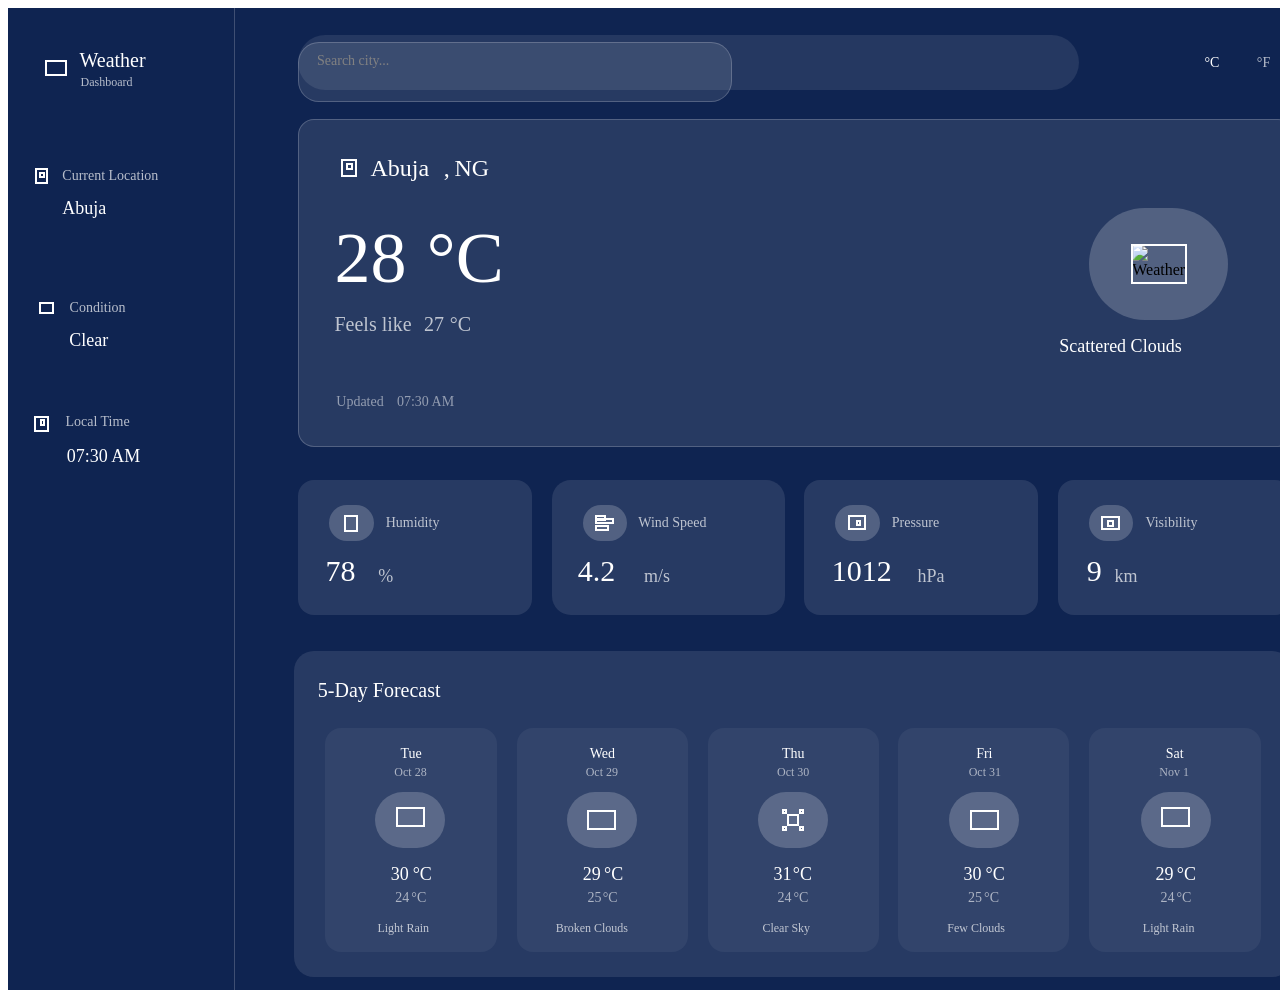
==== index.html @ 459479bd "Progress report: updated index.html file" ====
<!DOCTYPE html>
<html lang="en">
  <head>
    <meta charset="UTF-8" />
    <meta name="viewport" content="width=device-width, initial-scale=1.0" />
    <title>Weather Dashboard - Day Celsius</title>
    <link rel="stylesheet" href="style.css" />
    <link rel="stylesheet" href="globals.css" />
    <script defer src="js/app.js"></script>
  </head>
  <body>
    <!-- Paste Figma to Code content here -->
     <div class="day-celsius" style="width: 1512px; height: 982px; position: relative; background: #0F2451; overflow: hidden">
  
  <!-- SEARCH BAR -->
  <div id="search-bar" class="search-bar" style="position: absolute; top: 34px; left: 290px; width: 400px; height: 42px; background: rgba(255, 255, 255, 0.10); border-radius: 21px; padding: 8px 16px; border: 1px rgba(255, 255, 255, 0.20) solid;">
    <input id="search-input" type="text" placeholder="Search city..." style="background: transparent; border: none; color: white; font-size: 14px; width: 100%; outline: none; font-family: Inter;" />
  </div>

  <div style="width: 994px; height: 326px; left: 290px; top: 111px; position: absolute; background: rgba(0, 0, 0, 0); border-radius: 21px">
    <div style="width: 994px; height: 326px; left: 0px; top: 0px; position: absolute">
      <div style="width: 994px; height: 326px; left: 0px; top: 0px; position: absolute; background: rgba(255, 255, 255, 0.10); border-radius: 16px; border: 1px rgba(255, 255, 255, 0.20) solid"></div>
    </div>
    <div style="width: 911.79px; height: 260px; left: 41.11px; top: 33px; position: absolute">
      <div style="width: 911.79px; height: 32px; left: 0px; top: 0px; position: absolute">
        <div style="width: 149.47px; height: 32px; left: 34.88px; top: 0px; position: absolute">
          <div id="city" style="width: 78.10px; left: -3.55px; top: 0px; position: absolute; color: white; font-size: 24px; font-family: Inter; font-weight: 400; line-height: 32px; word-wrap: break-word">Abuja</div>
          <div id="country" style="width: 43.20px; left: 80.40px; top: 0px; position: absolute; color: white; font-size: 24px; font-family: Inter; font-weight: 400; line-height: 32px; word-wrap: break-word">NG</div>
          <div style="width: 15.60px; left: 69.70px; top: 0px; position: absolute; color: white; font-size: 24px; font-family: Inter; font-weight: 400; line-height: 32px; word-wrap: break-word">,</div>
        </div>
        <div style="width: 20px; height: 20px; left: -0.11px; top: 6px; position: absolute; overflow: hidden">
          <div style="width: 13.33px; height: 16.67px; left: 3.33px; top: 1.67px; position: absolute; outline: 2px white solid; outline-offset: -1px"></div>
          <div style="width: 5px; height: 5px; left: 7.50px; top: 5.83px; position: absolute; outline: 2px white solid; outline-offset: -1px"></div>
        </div>
      </div>
      <div style="width: 911.79px; height: 152px; left: 0px; top: 56px; position: absolute">
        <div style="width: 184.35px; height: 152px; left: 727.44px; top: 0px; position: absolute">
          <div style="width: 139.51px; height: 112px; left: 22.42px; top: 0px; position: absolute">
            <div style="width: 139.51px; height: 112px; left: 0px; top: 0px; position: absolute; background: rgba(255, 255, 255, 0.20); border-radius: 9999px"></div>
            <div style="width: 64px; height: 64px; left: 38px; top: 24px; position: absolute; overflow: hidden">
              <img id="weather-icon" style="width: 53.33px; height: 37.33px; left: 5.34px; top: 13.33px; position: absolute; outline: 2px white solid; outline-offset: -1px" src="img/vector-7.svg" alt="Weather Icon" />
            </div>
          </div>
          <div style="width: 184.35px; height: 28px; left: 0px; top: 124px; position: absolute">
            <div style="width: 184.35px; height: 28px; left: 0px; top: 0px; position: absolute"></div>
            <div id="condition" style="width: 162.80px; left: -7.40px; top: 0px; position: absolute; color: white; font-size: 18px; font-family: Inter; font-weight: 400; text-transform: capitalize; line-height: 28px; word-wrap: break-word">Scattered clouds</div>
          </div>
        </div>
      </div>
      <div style="width: 911.79px; height: 20px; left: 0px; top: 240px; position: absolute">
        <div id="updated-time" style="width: 69.30px; left: 57.85px; top: 0px; position: absolute; color: rgba(255, 255, 255, 0.50); font-size: 14px; font-family: Inter; font-weight: 400; line-height: 20px; word-wrap: break-word">07:30 AM</div>
        <div style="width: 62.70px; left: -2.85px; top: 0px; position: absolute; color: rgba(255, 255, 255, 0.50); font-size: 14px; font-family: Inter; font-weight: 400; line-height: 20px; word-wrap: break-word">Updated</div>
      </div>
    </div>
  </div>
  <div style="width: 992px; height: 135px; left: 290px; top: 472px; position: absolute">
    <div style="width: 233.70px; height: 135px; left: 0px; top: 0px; position: absolute; background: rgba(255, 255, 255, 0.10); border-radius: 16px">
      <div style="width: 233.70px; height: 135px; left: 0px; top: 0px; position: absolute; border-radius: 16px"></div>
      <div style="width: 171.55px; height: 36px; left: 31.08px; top: 25px; position: absolute">
        <div style="width: 44.75px; height: 36px; left: 0px; top: 0px; position: absolute">
          <div style="width: 44.75px; height: 36px; left: 0px; top: 0px; position: absolute; background: rgba(255, 255, 255, 0.20); border-radius: 9999px"></div>
          <div style="width: 20px; height: 20px; left: 12px; top: 8px; position: absolute; overflow: hidden">
            <div style="width: 11.67px; height: 15.83px; left: 4.17px; top: 2.50px; position: absolute; outline: 2px white solid; outline-offset: -1px"></div>
          </div>
        </div>
        <div style="width: 74.59px; height: 20px; left: 59.67px; top: 8px; position: absolute">
          <div style="width: 66px; left: -3px; top: 0px; position: absolute; color: rgba(255, 255, 255, 0.70); font-size: 14px; font-family: Inter; font-weight: 400; line-height: 20px; word-wrap: break-word">Humidity</div>
        </div>
      </div>
      <div style="width: 171.55px; height: 37px; left: 31.08px; top: 73px; position: absolute">
        <div style="width: 22.38px; height: 28px; left: 50.97px; top: 9px; position: absolute">
          <div style="width: 21.60px; left: -1.80px; top: 0px; position: absolute; color: rgba(255, 255, 255, 0.70); font-size: 18px; font-family: Inter; font-weight: 400; line-height: 28px; word-wrap: break-word">%</div>
        </div>
        <div id="humidity" style="width: 45.99px; height: 36px; left: 0px; top: 0px; position: absolute">
          <div style="width: 44.40px; left: -3.70px; top: 0px; position: absolute; color: white; font-size: 30px; font-family: Inter; font-weight: 400; line-height: 36px; word-wrap: break-word">78</div>
        </div>
      </div>
    </div>
    <div style="width: 233.70px; height: 135px; left: 505.94px; top: 0px; position: absolute; background: rgba(0, 0, 0, 0); border-radius: 19px">
      <div style="width: 233.70px; height: 135px; left: 0px; top: 0px; position: absolute; background: rgba(255, 255, 255, 0.10); border-radius: 16px"></div>
      <div style="width: 171.55px; height: 36px; left: 31.08px; top: 25px; position: absolute">
        <div style="width: 171.55px; height: 36px; left: 0px; top: 0px; position: absolute"></div>
        <div style="width: 44.75px; height: 36px; left: 0px; top: 0px; position: absolute">
          <div style="width: 44.75px; height: 36px; left: 0px; top: 0px; position: absolute; background: rgba(255, 255, 255, 0.20); border-radius: 9999px"></div>
          <div style="width: 20px; height: 20px; left: 12px; top: 8px; position: absolute; overflow: hidden">
            <div style="width: 3.33px; height: 3.33px; left: 10px; top: 8.33px; position: absolute; outline: 2px white solid; outline-offset: -1px"></div>
            <div style="width: 16.67px; height: 12.50px; left: 1.67px; top: 3.33px; position: absolute; outline: 2px white solid; outline-offset: -1px"></div>
          </div>
        </div>
        <div style="width: 73.34px; height: 20px; left: 59.67px; top: 8px; position: absolute">
          <div style="width: 73.34px; height: 20px; left: 0px; top: 0px; position: absolute"></div>
          <div style="width: 64.90px; left: -2.95px; top: 0px; position: absolute; color: rgba(255, 255, 255, 0.70); font-size: 14px; font-family: Inter; font-weight: 400; line-height: 20px; word-wrap: break-word">Pressure</div>
        </div>
      </div>
      <div style="width: 171.55px; height: 37px; left: 31.08px; top: 73px; position: absolute">
        <div style="width: 171.55px; height: 37px; left: 0px; top: 0px; position: absolute"></div>
        <div style="width: 39.78px; height: 28px; left: 85.77px; top: 9px; position: absolute">
          <div style="width: 39.78px; height: 28px; left: 0px; top: 0px; position: absolute"></div>
          <div style="width: 38.40px; left: -3.20px; top: 0px; position: absolute; color: rgba(255, 255, 255, 0.70); font-size: 18px; font-family: Inter; font-weight: 400; line-height: 28px; word-wrap: break-word">hPa</div>
        </div>
        <div id="pressure" style="width: 80.80px; height: 36px; left: 0px; top: 0px; position: absolute">
          <div style="width: 80.80px; height: 36px; left: 0px; top: 0px; position: absolute"></div>
          <div style="width: 71.50px; left: -3.25px; top: 0px; position: absolute; color: white; font-size: 30px; font-family: Inter; font-weight: 400; line-height: 36px; word-wrap: break-word">1012</div>
        </div>
      </div>
    </div>
    <div style="width: 233.70px; height: 135px; left: 253.59px; top: 0px; position: absolute; background: rgba(255, 255, 255, 0.10); border-radius: 19px">
      <div style="width: 233.70px; height: 135px; left: 0px; top: 0px; position: absolute; border-radius: 16px"></div>
      <div style="width: 171.55px; height: 36px; left: 31.08px; top: 25px; position: absolute">
        <div style="width: 44.75px; height: 36px; left: 0px; top: 0px; position: absolute">
          <div style="width: 44.75px; height: 36px; left: 0px; top: 0px; position: absolute; background: rgba(255, 255, 255, 0.20); border-radius: 9999px"></div>
          <div style="width: 20px; height: 20px; left: 12px; top: 8px; position: absolute; overflow: hidden">
            <div style="width: 11.67px; height: 3.33px; left: 1.67px; top: 13.33px; position: absolute; outline: 2px white solid; outline-offset: -1px"></div>
            <div style="width: 16.67px; height: 4.17px; left: 1.67px; top: 5.83px; position: absolute; outline: 2px white solid; outline-offset: -1px"></div>
            <div style="width: 9.17px; height: 3.33px; left: 1.67px; top: 3.33px; position: absolute; outline: 2px white solid; outline-offset: -1px"></div>
          </div>
        </div>
        <div style="width: 100.69px; height: 20px; left: 59.67px; top: 8px; position: absolute">
          <div style="width: 89.10px; left: -4.05px; top: 0px; position: absolute; color: rgba(255, 255, 255, 0.70); font-size: 14px; font-family: Inter; font-weight: 400; line-height: 20px; word-wrap: break-word">Wind Speed</div>
        </div>
      </div>
      <div style="width: 171.55px; height: 37px; left: 31.08px; top: 73px; position: absolute">
        <div style="width: 39.78px; height: 28px; left: 64.64px; top: 9px; position: absolute">
          <div style="width: 38.40px; left: -3.20px; top: 0px; position: absolute; color: rgba(255, 255, 255, 0.70); font-size: 18px; font-family: Inter; font-weight: 400; line-height: 28px; word-wrap: break-word">m/s</div>
        </div>
        <div id="wind" style="width: 59.67px; height: 36px; left: 0px; top: 0px; position: absolute">
          <div style="width: 57.60px; left: -4.80px; top: 0px; position: absolute; color: white; font-size: 30px; font-family: Inter; font-weight: 400; line-height: 36px; word-wrap: break-word">4.2</div>
        </div>
      </div>
    </div>
    <div style="width: 233.70px; height: 135px; left: 759.54px; top: 0px; position: absolute; background: rgba(0, 0, 0, 0); border-radius: 17px">
      <div style="width: 233.70px; height: 135px; left: 0px; top: 0px; position: absolute; background: rgba(255, 255, 255, 0.10); border-radius: 16px"></div>
      <div style="width: 171.55px; height: 36px; left: 31.08px; top: 25px; position: absolute">
        <div style="width: 44.75px; height: 36px; left: 0px; top: 0px; position: absolute">
          <div style="width: 44.75px; height: 36px; left: 0px; top: 0px; position: absolute; background: rgba(255, 255, 255, 0.20); border-radius: 9999px"></div>
          <div style="width: 20px; height: 20px; left: 12px; top: 8px; position: absolute; overflow: hidden">
            <div style="width: 16.67px; height: 11.67px; left: 1.67px; top: 4.17px; position: absolute; outline: 2px white solid; outline-offset: -1px"></div>
            <div style="width: 5px; height: 5px; left: 7.50px; top: 7.50px; position: absolute; outline: 2px white solid; outline-offset: -1px"></div>
          </div>
        </div>
        <div style="width: 70.86px; height: 20px; left: 59.67px; top: 8px; position: absolute">
          <div style="width: 62.70px; left: -2.85px; top: 0px; position: absolute; color: rgba(255, 255, 255, 0.70); font-size: 14px; font-family: Inter; font-weight: 400; line-height: 20px; word-wrap: break-word">Visibility</div>
        </div>
      </div>
      <div style="width: 171.55px; height: 37px; left: 31.08px; top: 73px; position: absolute">
        <div style="width: 32.32px; height: 28px; left: 28.59px; top: 9px; position: absolute">
          <div style="width: 31.20px; left: -2.60px; top: 0px; position: absolute; color: rgba(255, 255, 255, 0.70); font-size: 18px; font-family: Inter; font-weight: 400; line-height: 28px; word-wrap: break-word">km</div>
        </div>
        <div id="visibility" style="width: 23.62px; height: 36px; left: 0px; top: 0px; position: absolute">
          <div style="width: 22.80px; left: -1.90px; top: 0px; position: absolute; color: white; font-size: 30px; font-family: Inter; font-weight: 400; line-height: 36px; word-wrap: break-word">9</div>
        </div>
      </div>
    </div>
  </div>
  <!-- FORECAST SECTION -->
  <section id="forecast" style="width: 998px; height: 326px; left: 286px; top: 643px; position: absolute; background: rgba(255, 255, 255, 0.10); border-radius: 20px">
    <div style="width: 998px; height: 326px; left: 0px; top: 0px; position: absolute; border-radius: 20px"></div>
    <div style="width: 935.47px; height: 28px; left: 31.27px; top: 25px; position: absolute">
      <div style="width: 163.90px; left: -7.45px; top: 0px; position: absolute; color: white; font-size: 20px; font-family: Inter; font-weight: 400; line-height: 28px; word-wrap: break-word">5-Day Forecast</div>
    </div>
    <div style="width: 935.47px; height: 224px; left: 31.27px; top: 77px; position: absolute">
      <div style="width: 171.34px; height: 224px; left: 0px; top: 0px; position: absolute; background: rgba(0, 0, 0, 0); border-radius: 20px">
        <div style="width: 171.34px; height: 224px; left: 0px; top: 0px; position: absolute; background: rgba(255, 255, 255, 0.05); border-radius: 16px"></div>
        <div style="width: 70.04px; height: 56px; left: 50.03px; top: 64px; position: absolute">
          <div style="width: 70.04px; height: 56px; left: 0px; top: 0px; position: absolute; background: rgba(255, 255, 255, 0.20); border-radius: 9999px"></div>
          <div style="width: 32px; height: 32px; left: 19px; top: 12px; position: absolute; overflow: hidden">
            <div style="width: 26.66px; height: 17.65px; left: 2.67px; top: 4px; position: absolute; outline: 2px white solid; outline-offset: -1px"></div>
          </div>
        </div>
        <div style="width: 56.28px; height: 48px; left: 57.53px; top: 132px; position: absolute">
          <div style="width: 45px; height: 20px; left: 5px; top: 28px; position: absolute">
            <div style="width: 20.40px; left: 4.30px; top: 0px; position: absolute; text-align: center; color: rgba(255, 255, 255, 0.60); font-size: 14px; font-family: Inter; font-weight: 400; line-height: 20px; word-wrap: break-word">24</div>
            <div style="width: 19.20px; left: 21.40px; top: 0px; position: absolute; text-align: center; color: rgba(255, 255, 255, 0.60); font-size: 14px; font-family: Inter; font-weight: 400; line-height: 20px; word-wrap: break-word">°C</div>
          </div>
          <div style="width: 45px; height: 28px; left: 5px; top: 0px; position: absolute">
            <div style="width: 28.80px; left: -2.40px; top: 0px; position: absolute; text-align: center; color: white; font-size: 18px; font-family: Inter; font-weight: 400; line-height: 28px; word-wrap: break-word">30</div>
            <div style="width: 25.20px; left: 21.90px; top: 0px; position: absolute; text-align: center; color: white; font-size: 18px; font-family: Inter; font-weight: 400; line-height: 28px; word-wrap: break-word">°C</div>
          </div>
        </div>
        <div style="width: 47.52px; height: 36px; left: 61.28px; top: 16px; position: absolute">
          <div style="width: 38px; height: 20px; left: 5px; top: 0px; position: absolute">
            <div style="width: 30px; left: 4.50px; top: 0px; position: absolute; text-align: center; color: white; font-size: 14px; font-family: Inter; font-weight: 400; line-height: 20px; word-wrap: break-word">Tue</div>
          </div>
          <div style="width: 38px; height: 16px; left: 5px; top: 20px; position: absolute">
            <div style="width: 45.60px; left: -3.80px; top: 0px; position: absolute; text-align: center; color: rgba(255, 255, 255, 0.60); font-size: 12px; font-family: Inter; font-weight: 400; line-height: 16px; word-wrap: break-word">Oct 28</div>
          </div>
        </div>
        <div style="width: 70.04px; height: 16px; left: 50.03px; top: 192px; position: absolute">
          <div style="width: 61.60px; left: -2.80px; top: 0px; position: absolute; text-align: center; color: rgba(255, 255, 255, 0.70); font-size: 12px; font-family: Inter; font-weight: 400; text-transform: capitalize; line-height: 16px; word-wrap: break-word">Light rain</div>
        </div>
      </div>
      <div style="width: 171.34px; height: 224px; left: 191.35px; top: 0px; position: absolute; background: rgba(0, 0, 0, 0); border-radius: 20px">
        <div style="width: 171.34px; height: 224px; left: 0px; top: 0px; position: absolute; background: rgba(255, 255, 255, 0.05); border-radius: 16px"></div>
        <div style="width: 70.04px; height: 56px; left: 50.03px; top: 64px; position: absolute">
          <div style="width: 70.04px; height: 56px; left: 0px; top: 0px; position: absolute; background: rgba(255, 255, 255, 0.20); border-radius: 9999px"></div>
          <div style="width: 32px; height: 32px; left: 19px; top: 12px; position: absolute; overflow: hidden">
            <div style="width: 26.66px; height: 18.67px; left: 2.67px; top: 6.67px; position: absolute; outline: 2px white solid; outline-offset: -1px"></div>
          </div>
        </div>
        <div style="width: 55.03px; height: 48px; left: 57.53px; top: 132px; position: absolute">
          <div style="width: 55.03px; height: 48px; left: 0px; top: 0px; position: absolute"></div>
          <div style="width: 44px; height: 20px; left: 6px; top: 28px; position: absolute">
            <div style="width: 44px; height: 20px; left: 0px; top: 0px; position: absolute"></div>
            <div style="width: 19.20px; left: 20.40px; top: 0px; position: absolute; text-align: center; color: rgba(255, 255, 255, 0.60); font-size: 14px; font-family: Inter; font-weight: 400; line-height: 20px; word-wrap: break-word">°C</div>
            <div style="width: 20.40px; left: 4.30px; top: 0px; position: absolute; text-align: center; color: rgba(255, 255, 255, 0.60); font-size: 14px; font-family: Inter; font-weight: 400; line-height: 20px; word-wrap: break-word">25</div>
          </div>
          <div style="width: 44px; height: 28px; left: 6px; top: 0px; position: absolute">
            <div style="width: 44px; height: 28px; left: 0px; top: 0px; position: absolute"></div>
            <div style="width: 25.20px; left: 20.90px; top: 0px; position: absolute; text-align: center; color: white; font-size: 18px; font-family: Inter; font-weight: 400; line-height: 28px; word-wrap: break-word">°C</div>
            <div style="width: 27.60px; left: -2.30px; top: 0px; position: absolute; text-align: center; color: white; font-size: 18px; font-family: Inter; font-weight: 400; line-height: 28px; word-wrap: break-word">29</div>
          </div>
        </div>
        <div style="width: 47.52px; height: 36px; left: 61.28px; top: 16px; position: absolute">
          <div style="width: 47.52px; height: 36px; left: 0px; top: 0px; position: absolute"></div>
          <div style="width: 38px; height: 20px; left: 5px; top: 0px; position: absolute">
            <div style="width: 38px; height: 20px; left: 0px; top: 0px; position: absolute"></div>
            <div style="width: 37.20px; left: 0.90px; top: 0px; position: absolute; text-align: center; color: white; font-size: 14px; font-family: Inter; font-weight: 400; line-height: 20px; word-wrap: break-word">Wed</div>
          </div>
          <div style="width: 38px; height: 16px; left: 5px; top: 20px; position: absolute">
            <div style="width: 38px; height: 16px; left: 0px; top: 0px; position: absolute"></div>
            <div style="width: 45.60px; left: -3.80px; top: 0px; position: absolute; text-align: center; color: rgba(255, 255, 255, 0.60); font-size: 12px; font-family: Inter; font-weight: 400; line-height: 16px; word-wrap: break-word">Oct 29</div>
          </div>
        </div>
        <div style="width: 103.80px; height: 16px; left: 33.77px; top: 192px; position: absolute">
          <div style="width: 91.30px; left: -4.15px; top: 0px; position: absolute; text-align: center; color: rgba(255, 255, 255, 0.70); font-size: 12px; font-family: Inter; font-weight: 400; text-transform: capitalize; line-height: 16px; word-wrap: break-word">Broken clouds</div>
        </div>
      </div>
      <div style="width: 171.34px; height: 224px; left: 382.69px; top: 0px; position: absolute; background: rgba(0, 0, 0, 0); border-radius: 20px">
        <div style="width: 171.34px; height: 224px; left: 0px; top: 0px; position: absolute; background: rgba(255, 255, 255, 0.05); border-radius: 16px"></div>
        <div style="width: 70.04px; height: 56px; left: 50.03px; top: 64px; position: absolute">
          <div style="width: 70.04px; height: 56px; left: 0px; top: 0px; position: absolute; background: rgba(255, 255, 255, 0.20); border-radius: 9999px"></div>
          <div style="width: 32px; height: 32px; left: 19px; top: 12px; position: absolute; overflow: hidden">
            <div style="width: 10.67px; height: 10.67px; left: 10.67px; top: 10.67px; position: absolute; outline: 2px white solid; outline-offset: -1px"></div>
            <div style="width: 1.88px; height: 1.88px; left: 6.57px; top: 6.57px; position: absolute; outline: 2px white solid; outline-offset: -1px"></div>
            <div style="width: 1.88px; height: 1.88px; left: 23.55px; top: 23.55px; position: absolute; outline: 2px white solid; outline-offset: -1px"></div>
            <div style="width: 1.88px; height: 1.88px; left: 6.57px; top: 23.55px; position: absolute; outline: 2px white solid; outline-offset: -1px"></div>
            <div style="width: 1.88px; height: 1.88px; left: 23.55px; top: 6.57px; position: absolute; outline: 2px white solid; outline-offset: -1px"></div>
          </div>
        </div>
        <div style="width: 51.28px; height: 48px; left: 60.03px; top: 132px; position: absolute">
          <div style="width: 51.28px; height: 48px; left: 0px; top: 0px; position: absolute"></div>
          <div style="width: 41px; height: 20px; left: 5px; top: 28px; position: absolute">
            <div style="width: 41px; height: 20px; left: 0px; top: 0px; position: absolute"></div>
            <div style="width: 20.40px; left: 1.30px; top: 0px; position: absolute; text-align: center; color: rgba(255, 255, 255, 0.60); font-size: 14px; font-family: Inter; font-weight: 400; line-height: 20px; word-wrap: break-word">24</div>
            <div style="width: 19.20px; left: 18.40px; top: 0px; position: absolute; text-align: center; color: rgba(255, 255, 255, 0.60); font-size: 14px; font-family: Inter; font-weight: 400; line-height: 20px; word-wrap: break-word">°C</div>
          </div>
          <div style="width: 41px; height: 28px; left: 5px; top: 0px; position: absolute">
            <div style="width: 41px; height: 28px; left: 0px; top: 0px; position: absolute"></div>
            <div style="width: 22.80px; left: -1.90px; top: 0px; position: absolute; text-align: center; color: white; font-size: 18px; font-family: Inter; font-weight: 400; line-height: 28px; word-wrap: break-word">31</div>
            <div style="width: 25.20px; left: 16.90px; top: 0px; position: absolute; text-align: center; color: white; font-size: 18px; font-family: Inter; font-weight: 400; line-height: 28px; word-wrap: break-word">°C</div>
          </div>
        </div>
        <div style="width: 67.53px; height: 16px; left: 51.28px; top: 192px; position: absolute">
          <div style="width: 67.53px; height: 16px; left: 0px; top: 0px; position: absolute"></div>
          <div style="width: 59.40px; left: -2.70px; top: 0px; position: absolute; text-align: center; color: rgba(255, 255, 255, 0.70); font-size: 12px; font-family: Inter; font-weight: 400; text-transform: capitalize; line-height: 16px; word-wrap: break-word">Clear sky</div>
        </div>
        <div style="width: 47.52px; height: 36px; left: 61.28px; top: 16px; position: absolute">
          <div style="width: 47.52px; height: 36px; left: 0px; top: 0px; position: absolute"></div>
          <div style="width: 38px; height: 20px; left: 5px; top: 0px; position: absolute">
            <div style="width: 38px; height: 20px; left: 0px; top: 0px; position: absolute"></div>
            <div style="width: 31.20px; left: 3.40px; top: 0px; position: absolute; text-align: center; color: white; font-size: 14px; font-family: Inter; font-weight: 400; line-height: 20px; word-wrap: break-word">Thu</div>
          </div>
          <div style="width: 38px; height: 16px; left: 5px; top: 20px; position: absolute">
            <div style="width: 38px; height: 16px; left: 0px; top: 0px; position: absolute"></div>
            <div style="width: 45.60px; left: -3.80px; top: 0px; position: absolute; text-align: center; color: rgba(255, 255, 255, 0.60); font-size: 12px; font-family: Inter; font-weight: 400; line-height: 16px; word-wrap: break-word">Oct 30</div>
          </div>
        </div>
      </div>
      <div style="width: 171.34px; height: 224px; left: 572.79px; top: 0px; position: absolute; background: rgba(0, 0, 0, 0); border-radius: 20px">
        <div style="width: 171.34px; height: 224px; left: 0px; top: 0px; position: absolute; background: rgba(255, 255, 255, 0.05); border-radius: 16px"></div>
        <div style="width: 70.04px; height: 56px; left: 51.28px; top: 64px; position: absolute">
          <div style="width: 70.04px; height: 56px; left: 0px; top: 0px; position: absolute; background: rgba(255, 255, 255, 0.20); border-radius: 9999px"></div>
          <div style="width: 32px; height: 32px; left: 19px; top: 12px; position: absolute; overflow: hidden">
            <div style="width: 26.66px; height: 18.67px; left: 2.67px; top: 6.67px; position: absolute; outline: 2px white solid; outline-offset: -1px"></div>
          </div>
        </div>
        <div style="width: 56.28px; height: 48px; left: 57.53px; top: 132px; position: absolute">
          <div style="width: 45px; height: 20px; left: 5px; top: 28px; position: absolute">
            <div style="width: 19.20px; left: 21.40px; top: 0px; position: absolute; text-align: center; color: rgba(255, 255, 255, 0.60); font-size: 14px; font-family: Inter; font-weight: 400; line-height: 20px; word-wrap: break-word">°C</div>
            <div style="width: 20.40px; left: 4.30px; top: 0px; position: absolute; text-align: center; color: rgba(255, 255, 255, 0.60); font-size: 14px; font-family: Inter; font-weight: 400; line-height: 20px; word-wrap: break-word">25</div>
          </div>
          <div style="width: 45px; height: 28px; left: 5px; top: 0px; position: absolute">
            <div style="width: 45px; height: 28px; left: 0px; top: 0px; position: absolute"></div>
            <div style="width: 25.20px; left: 21.90px; top: 0px; position: absolute; text-align: center; color: white; font-size: 18px; font-family: Inter; font-weight: 400; line-height: 28px; word-wrap: break-word">°C</div>
            <div style="width: 28.80px; left: -2.40px; top: 0px; position: absolute; text-align: center; color: white; font-size: 18px; font-family: Inter; font-weight: 400; line-height: 28px; word-wrap: break-word">30</div>
          </div>
        </div>
        <div style="width: 45.02px; height: 36px; left: 63.78px; top: 16px; position: absolute">
          <div style="width: 45.02px; height: 36px; left: 0px; top: 0px; position: absolute"></div>
          <div style="width: 36px; height: 20px; left: 5px; top: 0px; position: absolute">
            <div style="width: 36px; height: 20px; left: 0px; top: 0px; position: absolute"></div>
            <div style="width: 20.40px; left: 7.30px; top: 0px; position: absolute; text-align: center; color: white; font-size: 14px; font-family: Inter; font-weight: 400; line-height: 20px; word-wrap: break-word">Fri</div>
          </div>
          <div style="width: 36px; height: 16px; left: 5px; top: 20px; position: absolute">
            <div style="width: 36px; height: 16px; left: 0px; top: 0px; position: absolute"></div>
            <div style="width: 43.20px; left: -3.60px; top: 0px; position: absolute; text-align: center; color: rgba(255, 255, 255, 0.60); font-size: 12px; font-family: Inter; font-weight: 400; line-height: 16px; word-wrap: break-word">Oct 31</div>
          </div>
        </div>
        <div style="width: 82.54px; height: 16px; left: 45.02px; top: 192px; position: absolute">
          <div style="width: 82.54px; height: 16px; left: 0px; top: 0px; position: absolute"></div>
          <div style="width: 72.60px; left: -3.30px; top: 0px; position: absolute; text-align: center; color: rgba(255, 255, 255, 0.70); font-size: 12px; font-family: Inter; font-weight: 400; text-transform: capitalize; line-height: 16px; word-wrap: break-word">Few clouds</div>
        </div>
      </div>
      <div style="width: 171.34px; height: 224px; left: 764.13px; top: 0px; position: absolute; background: rgba(0, 0, 0, 0); border-radius: 20px">
        <div style="width: 171.34px; height: 224px; left: 0px; top: 0px; position: absolute; background: rgba(255, 255, 255, 0.05); border-radius: 16px"></div>
        <div style="width: 70.04px; height: 56px; left: 51.28px; top: 64px; position: absolute">
          <div style="width: 70.04px; height: 56px; left: 0px; top: 0px; position: absolute; background: rgba(255, 255, 255, 0.20); border-radius: 9999px"></div>
          <div style="width: 32px; height: 32px; left: 19px; top: 12px; position: absolute; overflow: hidden">
            <div style="width: 26.66px; height: 17.65px; left: 2.67px; top: 4px; position: absolute; outline: 2px white solid; outline-offset: -1px"></div>
          </div>
        </div>
        <div style="width: 55.03px; height: 48px; left: 57.53px; top: 132px; position: absolute">
          <div style="width: 55.03px; height: 48px; left: 0px; top: 0px; position: absolute"></div>
          <div style="width: 44px; height: 20px; left: 6px; top: 28px; position: absolute">
            <div style="width: 44px; height: 20px; left: 0px; top: 0px; position: absolute"></div>
            <div style="width: 20.40px; left: 4.30px; top: 0px; position: absolute; text-align: center; color: rgba(255, 255, 255, 0.60); font-size: 14px; font-family: Inter; font-weight: 400; line-height: 20px; word-wrap: break-word">24</div>
            <div style="width: 19.20px; left: 21.40px; top: 0px; position: absolute; text-align: center; color: rgba(255, 255, 255, 0.60); font-size: 14px; font-family: Inter; font-weight: 400; line-height: 20px; word-wrap: break-word">°C</div>
          </div>
          <div style="width: 44px; height: 28px; left: 6px; top: 0px; position: absolute">
            <div style="width: 44px; height: 28px; left: 0px; top: 0px; position: absolute"></div>
            <div style="width: 27.60px; left: -2.30px; top: 0px; position: absolute; text-align: center; color: white; font-size: 18px; font-family: Inter; font-weight: 400; line-height: 28px; word-wrap: break-word">29</div>
            <div style="width: 25.20px; left: 20.90px; top: 0px; position: absolute; text-align: center; color: white; font-size: 18px; font-family: Inter; font-weight: 400; line-height: 28px; word-wrap: break-word">°C</div>
          </div>
        </div>
        <div style="width: 38.77px; height: 36px; left: 66.28px; top: 16px; position: absolute">
          <div style="width: 38.77px; height: 36px; left: 0px; top: 0px; position: absolute"></div>
          <div style="width: 31px; height: 20px; left: 3px; top: 0px; position: absolute">
            <div style="width: 26.40px; left: 2.80px; top: 0px; position: absolute; text-align: center; color: white; font-size: 14px; font-family: Inter; font-weight: 400; line-height: 20px; word-wrap: break-word">Sat</div>
          </div>
          <div style="width: 31px; height: 16px; left: 3px; top: 20px; position: absolute">
            <div style="width: 37.20px; left: -3.10px; top: 0px; position: absolute; text-align: center; color: rgba(255, 255, 255, 0.60); font-size: 12px; font-family: Inter; font-weight: 400; line-height: 16px; word-wrap: break-word">Nov 1</div>
          </div>
        </div>
        <div style="width: 70.04px; height: 16px; left: 51.28px; top: 192px; position: absolute">
          <div style="width: 70.04px; height: 16px; left: 0px; top: 0px; position: absolute"></div>
          <div style="width: 61.60px; left: -2.80px; top: 0px; position: absolute; text-align: center; color: rgba(255, 255, 255, 0.70); font-size: 12px; font-family: Inter; font-weight: 400; text-transform: capitalize; line-height: 16px; word-wrap: break-word">Light rain</div>
        </div>
      </div>
    </div>
  </section>
  <div style="width: 220.47px; height: 108px; left: 331.11px; top: 222px; position: absolute">
    <div style="width: 220.47px; height: 28px; left: 0px; top: 80px; position: absolute">
      <div id="feels-like" style="width: 25.20px; left: 84.89px; top: 0px; position: absolute; color: rgba(255, 255, 255, 0.70); font-size: 20px; font-family: Inter; font-weight: 400; line-height: 28px; word-wrap: break-word">27</div>
      <div style="width: 102.30px; left: -4.65px; top: 0px; position: absolute; color: rgba(255, 255, 255, 0.70); font-size: 20px; font-family: Inter; font-weight: 400; line-height: 28px; word-wrap: break-word">Feels like</div>
      <div style="width: 28.80px; left: 110.60px; top: 0px; position: absolute; color: rgba(255, 255, 255, 0.70); font-size: 20px; font-family: Inter; font-weight: 400; line-height: 28px; word-wrap: break-word">°C</div>
    </div>
    <div style="width: 220.47px; height: 72px; left: 0px; top: 0px; position: absolute">
      <div style="width: 93.50px; left: 87.75px; top: -8px; position: absolute; color: white; font-size: 72px; font-family: Inter; font-weight: 400; line-height: 72px; word-wrap: break-word">°C</div>
      <div id="temperature" style="width: 101.20px; left: -4.60px; top: -8px; position: absolute; color: white; font-size: 72px; font-family: Inter; font-weight: 400; line-height: 72px; word-wrap: break-word">28</div>
    </div>
  </div>
  <div style="width: 109px; height: 42px; left: 1175px; top: 34px; position: absolute; background: rgba(0, 0, 0, 0); border-radius: 17px">
    <div id="celsius-btn" style="width: 48px; height: 32px; left: 5px; top: 5px; position: absolute; cursor: pointer;">
      <div style="width: 19.20px; left: 14.40px; top: 6px; position: absolute; text-align: center; color: white; font-size: 14px; font-family: Inter; font-weight: 400; line-height: 20px; word-wrap: break-word">°C</div>
    </div>
    <div id="fahrenheit-btn" style="width: 47px; height: 32px; left: 57px; top: 5px; position: absolute; cursor: pointer;">
      <div style="width: 18px; left: 14.50px; top: 6px; position: absolute; text-align: center; color: rgba(255, 255, 255, 0.70); font-size: 14px; font-family: Inter; font-weight: 400; line-height: 20px; word-wrap: break-word">°F</div>
    </div>
  </div>
  <div style="width: 55.31px; height: 781.27px; left: 1071.27px; top: 27px; position: absolute; transform: rotate(90deg); transform-origin: top left; background: rgba(255, 255, 255, 0.09); border-radius: 36px"></div>
  <div style="width: 226px; height: 982px; left: 0px; top: 0px; position: absolute">
    <div style="width: 0.99px; height: 1534px; left: 226px; top: 0px; position: absolute; background: rgba(255, 255, 255, 0.20)"></div>
    <div style="width: 226px; height: 923px; left: 0px; top: 0px; position: absolute">
      <div style="width: 226px; height: 923px; left: 0px; top: 0px; position: absolute"></div>
      <div style="width: 182.74px; height: 44px; left: 29.74px; top: 38px; position: absolute">
        <div style="width: 182.74px; height: 44px; left: 0px; top: 0px; position: absolute">
          <div style="width: 35.31px; height: 40px; left: 0px; top: 2px; position: absolute">
            <div style="width: 24px; height: 24px; left: 6px; top: 8px; position: absolute; overflow: hidden">
              <div style="width: 20px; height: 14px; left: 2px; top: 5px; position: absolute; outline: 2px white solid; outline-offset: -1px"></div>
            </div>
          </div>
          <div style="width: 73.27px; height: 44px; left: 45.91px; top: 0px; position: absolute">
            <div style="width: 73.27px; height: 16px; left: 0px; top: 28px; position: absolute">
              <div style="width: 68.20px; left: -3.10px; top: 0px; position: absolute; color: rgba(255, 255, 255, 0.70); font-size: 12px; font-family: Inter; font-weight: 400; line-height: 16px; word-wrap: break-word">Dashboard</div>
            </div>
            <div style="width: 73.27px; height: 28px; left: 0px; top: 0px; position: absolute">
              <div style="width: 91.30px; left: -4.15px; top: 0px; position: absolute; color: white; font-size: 20px; font-family: Inter; font-weight: 400; line-height: 28px; word-wrap: break-word">Weather</div>
            </div>
          </div>
        </div>
      </div>
      <div style="width: 182.74px; height: 56px; left: 43.61px; top: 290px; position: absolute">
        <div style="width: 182.74px; height: 28px; left: 0px; top: 28px; position: absolute">
          <div id="side-condition" style="width: 55.20px; left: 17.62px; top: 0px; position: absolute; color: white; font-size: 18px; font-family: Inter; font-weight: 400; line-height: 28px; word-wrap: break-word">Clear</div>
        </div>
        <div style="width: 182.74px; height: 20px; left: 0px; top: 0px; position: absolute">
          <div style="width: 16px; height: 16px; left: -13px; top: 2px; position: absolute; overflow: hidden">
            <div style="width: 13.33px; height: 9.33px; left: 1.33px; top: 3.33px; position: absolute; outline: 2px white solid; outline-offset: -1px"></div>
          </div>
          <div style="width: 56.50px; height: 20px; left: 21.19px; top: 0px; position: absolute">
            <div style="width: 70.40px; left: -3.20px; top: 0px; position: absolute; color: rgba(255, 255, 255, 0.70); font-size: 14px; font-family: Inter; font-weight: 400; line-height: 20px; word-wrap: break-word">Condition</div>
          </div>
        </div>
      </div>
      <div style="width: 182.74px; height: 56px; left: 26.76px; top: 406px; position: absolute">
        <div style="width: 182.74px; height: 20px; left: 0px; top: 0px; position: absolute">
          <div style="width: 64.45px; height: 20px; left: 34.32px; top: -2px; position: absolute">
            <div style="width: 80.30px; left: -3.65px; top: 0px; position: absolute; color: rgba(255, 255, 255, 0.70); font-size: 14px; font-family: Inter; font-weight: 400; line-height: 20px; word-wrap: break-word">Local Time</div>
          </div>
          <div style="width: 16px; height: 16px; left: -1.38px; top: 2px; position: absolute; overflow: hidden">
            <div style="width: 13.33px; height: 13.33px; left: 1.33px; top: 1.33px; position: absolute; outline: 2px white solid; outline-offset: -1px"></div>
            <div style="width: 2.67px; height: 5.33px; left: 8px; top: 4px; position: absolute; outline: 2px white solid; outline-offset: -1px"></div>
          </div>
        </div>
        <div style="width: 182.74px; height: 28px; left: 14.50px; top: 28px; position: absolute">
          <div id="local-time" style="width: 91.30px; left: 17.62px; top: 0px; position: absolute; color: white; font-size: 18px; font-family: Inter; font-weight: 400; line-height: 28px; word-wrap: break-word">07:30 AM</div>
        </div>
      </div>
      <div style="width: 182.74px; height: 56px; left: 38.66px; top: 158px; position: absolute">
        <div style="width: 182.74px; height: 20px; left: 0px; top: 0px; position: absolute">
          <div style="width: 97.99px; height: 20px; left: 21.19px; top: 0px; position: absolute">
            <div style="width: 122.10px; left: -5.55px; top: 0px; position: absolute; color: rgba(255, 255, 255, 0.70); font-size: 14px; font-family: Inter; font-weight: 400; line-height: 20px; word-wrap: break-word">Current Location</div>
          </div>
          <div style="width: 16px; height: 16px; left: -13px; top: 2px; position: absolute; overflow: hidden">
            <div style="width: 10.67px; height: 13.33px; left: 2.67px; top: 1.33px; position: absolute; outline: 2px white solid; outline-offset: -1px"></div>
            <div style="width: 4px; height: 4px; left: 6px; top: 4.67px; position: absolute; outline: 2px white solid; outline-offset: -1px"></div>
          </div>
        </div>
        <div style="width: 182.74px; height: 28px; left: 0px; top: 28px; position: absolute">
          <div style="width: 58.30px; left: 15.62px; top: 0px; position: absolute; color: white; font-size: 18px; font-family: Inter; font-weight: 400; line-height: 28px; word-wrap: break-word">Abuja</div>
        </div>
      </div>
    </div>
  </div>
</div>
  </body>
</html>
---- style.css ----
.day-celsius {
  background: linear-gradient(
    0deg,
    rgba(15, 36, 81, 1) 0%,
    rgba(15, 36, 81, 1) 100%
  );
  width: 100%;
  min-width: 1512px;
  min-height: 982px;
  position: relative;
}

.day-celsius .frame {
  position: absolute;
  width: 65.74%;
  top: 111px;
  left: 19.18%;
  height: 326px;
  background-color: #00000000;
  border-radius: 21px;
  backdrop-filter: blur(2.0px) brightness(100.0%) saturate(100.0%);
  -webkit-backdrop-filter: blur(2.0px) brightness(100.0%) saturate(100.0%);
  box-shadow:
    inset 0 1px 0 rgba(255, 255, 255, 0.4), inset 1px 0 0 rgba(
      255,
      255,
      255,
      0.32
    ), inset 0 -1px 1px rgba(0, 0, 0, 0.13), inset -1px 0 1px rgba(
      0,
      0,
      0,
      0.11
    );
}

.day-celsius .div {
  position: absolute;
  top: 0;
  left: 0;
  width: 994px;
  height: 326px;
  background-color: #ffffff1a;
  border-radius: 16px;
  border: 1px solid;
  border-color: #ffffff33;
}

.day-celsius .frame-2 {
  position: absolute;
  width: 91.73%;
  top: 33px;
  left: 4.14%;
  height: 260px;
  display: flex;
  flex-direction: column;
}

.day-celsius .frame-3 {
  flex: 1;
  max-height: 32px;
  position: relative;
}

.day-celsius .frame-4 {
  position: absolute;
  width: 16.39%;
  top: 0;
  left: 3.83%;
  height: 32px;
}

.day-celsius .text-wrapper {
  position: absolute;
  top: 0;
  left: -4px;
  width: 78px;
  font-family: "Inter-Regular", Helvetica;
  font-weight: 400;
  color: #ffffff;
  font-size: 24px;
  letter-spacing: 0;
  line-height: 32px;
}

.day-celsius .text-wrapper-2 {
  position: absolute;
  top: 0;
  left: 80px;
  width: 43px;
  font-family: "Inter-Regular", Helvetica;
  font-weight: 400;
  color: #ffffff;
  font-size: 24px;
  letter-spacing: 0;
  line-height: 32px;
}

.day-celsius .text-wrapper-3 {
  position: absolute;
  top: 0;
  left: 70px;
  width: 16px;
  color: #ffffff;
  font-size: 24px;
  line-height: 32px;
  font-family: "Inter-Regular", Helvetica;
  font-weight: 400;
  letter-spacing: 0;
}

.day-celsius .frame-5 {
  position: absolute;
  top: 6px;
  left: calc(50.00% - 456px);
  width: 20px;
  height: 20px;
}

.day-celsius .vector {
  position: absolute;
  width: 66.67%;
  height: 83.33%;
  top: 8.33%;
  left: 16.67%;
}

.day-celsius .img {
  position: absolute;
  width: 25.00%;
  height: 25.00%;
  top: 29.17%;
  left: 37.50%;
}

.day-celsius .frame-wrapper {
  flex: 1;
  max-height: 152px;
  margin-top: 24px;
  display: flex;
}

.day-celsius .frame-6 {
  width: 184.35px;
  height: 152px;
  margin-left: 79.78%;
  margin-right: -0.0%;
  flex: 1;
  position: relative;
}

.day-celsius .div-wrapper {
  position: absolute;
  width: 75.68%;
  top: calc(50.00% - 76px);
  left: 12.16%;
  height: 112px;
  display: flex;
  justify-content: center;
  background-color: #ffffff33;
  border-radius: 9999px;
}

.day-celsius .vector-wrapper {
  margin-top: 24px;
  width: 64px;
  height: 64px;
  margin-left: 0.5px;
  position: relative;
}

.day-celsius .vector-2 {
  position: absolute;
  width: 83.33%;
  height: 58.33%;
  top: 20.83%;
  left: 8.34%;
}

.day-celsius .scattered-clouds-wrapper {
  position: absolute;
  width: 100%;
  top: calc(50.00% + 48px);
  left: 0;
  height: 28px;
  display: flex;
}

.day-celsius .scattered-clouds {
  width: 162.8px;
  height: 28px;
  margin-left: -7.4px;
  font-family: "Inter-Regular", Helvetica;
  font-weight: 400;
  color: #ffffff;
  font-size: 18px;
  letter-spacing: 0;
  line-height: 28px;
}

.day-celsius .frame-7 {
  flex: 1;
  max-height: 20px;
  position: relative;
  margin-top: 32px;
}

.day-celsius .text-wrapper-4 {
  position: absolute;
  top: 0;
  left: 58px;
  width: 69px;
  font-family: "Inter-Regular", Helvetica;
  font-weight: 400;
  color: #ffffff80;
  font-size: 14px;
  letter-spacing: 0;
  line-height: 20px;
}

.day-celsius .text-wrapper-5 {
  position: absolute;
  top: 0;
  left: -3px;
  width: 63px;
  font-family: "Inter-Regular", Helvetica;
  font-weight: 400;
  color: #ffffff80;
  font-size: 14px;
  letter-spacing: 0;
  line-height: 20px;
}

.day-celsius .frame-8 {
  position: absolute;
  width: 65.61%;
  top: 472px;
  left: 19.18%;
  height: 135px;
}

.day-celsius .frame-9 {
  position: absolute;
  width: 23.56%;
  top: 0;
  left: 0;
  height: 135px;
  display: flex;
  flex-direction: column;
  gap: 12px;
  background-color: #ffffff1a;
  border-radius: 16px;
  backdrop-filter: blur(2.0px) brightness(100.0%) saturate(100.0%);
  -webkit-backdrop-filter: blur(2.0px) brightness(100.0%) saturate(100.0%);
  box-shadow:
    inset 0 1px 0 rgba(255, 255, 255, 0.4), inset 1px 0 0 rgba(
      255,
      255,
      255,
      0.32
    ), inset 0 -1px 1px rgba(0, 0, 0, 0.13), inset -1px 0 1px rgba(
      0,
      0,
      0,
      0.11
    );
}

.day-celsius .frame-10 {
  margin-left: 13.3%;
  margin-right: 13.3%;
  flex: 1;
  max-height: 36px;
  position: relative;
  margin-top: 25px;
}

.day-celsius .frame-11 {
  position: absolute;
  width: 26.09%;
  top: 0;
  left: 0;
  height: 36px;
}

.day-celsius .frame-12 {
  position: absolute;
  width: 43.48%;
  top: 8px;
  left: 34.78%;
  height: 20px;
  display: flex;
}

.day-celsius .text-wrapper-6 {
  width: 66px;
  height: 20px;
  margin-left: -3px;
  font-family: "Inter-Regular", Helvetica;
  font-weight: 400;
  color: #ffffffb2;
  font-size: 14px;
  letter-spacing: 0;
  line-height: 20px;
}

.day-celsius .frame-13 {
  margin-left: 13.3%;
  margin-right: 13.3%;
  flex: 1;
  max-height: 37px;
  position: relative;
}

.day-celsius .frame-14 {
  position: absolute;
  width: 13.04%;
  top: 9px;
  left: 29.71%;
  height: 28px;
  display: flex;
}

.day-celsius .text-wrapper-7 {
  width: 21.6px;
  height: 28px;
  margin-left: -1.8px;
  color: #ffffffb2;
  font-size: 18px;
  line-height: 28px;
  font-family: "Inter-Regular", Helvetica;
  font-weight: 400;
  letter-spacing: 0;
}

.day-celsius .frame-15 {
  position: absolute;
  width: 26.81%;
  top: 0;
  left: 0;
  height: 36px;
  display: flex;
}

.day-celsius .text-wrapper-8 {
  width: 44.4px;
  height: 36px;
  margin-left: -3.7px;
  font-family: "Inter-Regular", Helvetica;
  font-weight: 400;
  color: #ffffff;
  font-size: 30px;
  letter-spacing: 0;
  line-height: 36px;
}

.day-celsius .frame-16 {
  position: absolute;
  width: 23.56%;
  top: 0;
  left: 51.00%;
  height: 135px;
  background-color: #00000000;
  border-radius: 19px;
  backdrop-filter: blur(2.0px) brightness(100.0%) saturate(100.0%);
  -webkit-backdrop-filter: blur(2.0px) brightness(100.0%) saturate(100.0%);
  box-shadow:
    inset 0 1px 0 rgba(255, 255, 255, 0.4), inset 1px 0 0 rgba(
      255,
      255,
      255,
      0.32
    ), inset 0 -1px 1px rgba(0, 0, 0, 0.13), inset -1px 0 1px rgba(
      0,
      0,
      0,
      0.11
    );
}

.day-celsius .rectangle {
  position: absolute;
  width: 100%;
  top: 0;
  left: 0;
  height: 135px;
  background-color: #ffffff1a;
  border-radius: 16px;
}

.day-celsius .frame-17 {
  position: absolute;
  width: 73.40%;
  top: 25px;
  left: 13.30%;
  height: 36px;
}

.day-celsius .frame-18 {
  position: absolute;
  width: 42.75%;
  top: 8px;
  left: 34.78%;
  height: 20px;
  display: flex;
}

.day-celsius .text-wrapper-9 {
  width: 64.9px;
  height: 20px;
  margin-left: -3.0px;
  font-family: "Inter-Regular", Helvetica;
  font-weight: 400;
  color: #ffffffb2;
  font-size: 14px;
  letter-spacing: 0;
  line-height: 20px;
}

.day-celsius .frame-19 {
  position: absolute;
  width: 73.40%;
  top: 73px;
  left: 13.30%;
  height: 37px;
}

.day-celsius .frame-20 {
  position: absolute;
  width: 23.19%;
  top: 9px;
  left: 50.00%;
  height: 28px;
  display: flex;
}

.day-celsius .text-wrapper-10 {
  width: 38.4px;
  height: 28px;
  margin-left: -3.2px;
  font-family: "Inter-Regular", Helvetica;
  font-weight: 400;
  color: #ffffffb2;
  font-size: 18px;
  letter-spacing: 0;
  line-height: 28px;
}

.day-celsius .frame-21 {
  position: absolute;
  width: 47.10%;
  top: 0;
  left: 0;
  height: 36px;
  display: flex;
}

.day-celsius .text-wrapper-11 {
  width: 71.5px;
  height: 36px;
  margin-left: -3.2px;
  color: #ffffff;
  font-size: 30px;
  line-height: 36px;
  font-family: "Inter-Regular", Helvetica;
  font-weight: 400;
  letter-spacing: 0;
}

.day-celsius .frame-22 {
  position: absolute;
  width: 23.56%;
  top: 0;
  left: 25.56%;
  height: 135px;
  display: flex;
  flex-direction: column;
  gap: 12px;
  background-color: #ffffff1a;
  border-radius: 19px;
  backdrop-filter: blur(2.0px) brightness(100.0%) saturate(100.0%);
  -webkit-backdrop-filter: blur(2.0px) brightness(100.0%) saturate(100.0%);
  box-shadow:
    inset 0 1px 0 rgba(255, 255, 255, 0.4), inset 1px 0 0 rgba(
      255,
      255,
      255,
      0.32
    ), inset 0 -1px 1px rgba(0, 0, 0, 0.13), inset -1px 0 1px rgba(
      0,
      0,
      0,
      0.11
    );
}

.day-celsius .frame-23 {
  position: absolute;
  width: 58.70%;
  top: 8px;
  left: 34.78%;
  height: 20px;
  display: flex;
}

.day-celsius .text-wrapper-12 {
  width: 89.1px;
  height: 20px;
  margin-left: -4.1px;
  font-family: "Inter-Regular", Helvetica;
  font-weight: 400;
  color: #ffffffb2;
  font-size: 14px;
  letter-spacing: 0;
  line-height: 20px;
}

.day-celsius .frame-24 {
  position: absolute;
  width: 23.19%;
  top: 9px;
  left: 37.68%;
  height: 28px;
  display: flex;
}

.day-celsius .frame-25 {
  position: absolute;
  width: 34.78%;
  top: 0;
  left: 0;
  height: 36px;
  display: flex;
}

.day-celsius .text-wrapper-13 {
  width: 57.6px;
  height: 36px;
  margin-left: -4.8px;
  color: #ffffff;
  font-size: 30px;
  line-height: 36px;
  font-family: "Inter-Regular", Helvetica;
  font-weight: 400;
  letter-spacing: 0;
}

.day-celsius .frame-26 {
  position: absolute;
  width: 23.56%;
  top: 0;
  left: 76.57%;
  height: 135px;
  background-color: #00000000;
  border-radius: 17px;
  backdrop-filter: blur(2.0px) brightness(100.0%) saturate(100.0%);
  -webkit-backdrop-filter: blur(2.0px) brightness(100.0%) saturate(100.0%);
  box-shadow:
    inset 0 1px 0 rgba(255, 255, 255, 0.4), inset 1px 0 0 rgba(
      255,
      255,
      255,
      0.32
    ), inset 0 -1px 1px rgba(0, 0, 0, 0.13), inset -1px 0 1px rgba(
      0,
      0,
      0,
      0.11
    );
}

.day-celsius .frame-27 {
  position: absolute;
  width: 41.30%;
  top: 8px;
  left: 34.78%;
  height: 20px;
  display: flex;
}

.day-celsius .text-wrapper-14 {
  width: 62.7px;
  height: 20px;
  margin-left: -2.8px;
  font-family: "Inter-Regular", Helvetica;
  font-weight: 400;
  color: #ffffffb2;
  font-size: 14px;
  letter-spacing: 0;
  line-height: 20px;
}

.day-celsius .frame-28 {
  position: absolute;
  width: 18.84%;
  top: 9px;
  left: 16.67%;
  height: 28px;
  display: flex;
}

.day-celsius .text-wrapper-15 {
  width: 31.2px;
  height: 28px;
  margin-left: -2.6px;
  font-family: "Inter-Regular", Helvetica;
  font-weight: 400;
  color: #ffffffb2;
  font-size: 18px;
  letter-spacing: 0;
  line-height: 28px;
}

.day-celsius .frame-29 {
  position: absolute;
  width: 13.77%;
  top: 0;
  left: 0;
  height: 36px;
  display: flex;
}

.day-celsius .text-wrapper-16 {
  width: 22.8px;
  height: 36px;
  margin-left: -1.9px;
  color: #ffffff;
  font-size: 30px;
  line-height: 36px;
  font-family: "Inter-Regular", Helvetica;
  font-weight: 400;
  letter-spacing: 0;
}

.day-celsius .frame-30 {
  position: absolute;
  width: 66.01%;
  top: 643px;
  left: 18.92%;
  height: 326px;
}

.day-celsius .frame-31 {
  position: absolute;
  width: 14.58%;
  top: 222px;
  left: 21.90%;
  height: 108px;
}

.day-celsius .frame-32 {
  position: absolute;
  width: 100%;
  top: calc(50.00% + 26px);
  left: 0;
  height: 28px;
}

.day-celsius .text-wrapper-17 {
  position: absolute;
  top: 0;
  left: 85px;
  width: 25px;
  color: #ffffffb2;
  font-size: 20px;
  line-height: 28px;
  font-family: "Inter-Regular", Helvetica;
  font-weight: 400;
  letter-spacing: 0;
}

.day-celsius .text-wrapper-18 {
  position: absolute;
  top: 0;
  left: -5px;
  width: 102px;
  font-family: "Inter-Regular", Helvetica;
  font-weight: 400;
  color: #ffffffb2;
  font-size: 20px;
  letter-spacing: 0;
  line-height: 28px;
}

.day-celsius .text-wrapper-19 {
  position: absolute;
  top: 0;
  left: 111px;
  width: 29px;
  font-family: "Inter-Regular", Helvetica;
  font-weight: 400;
  color: #ffffffb2;
  font-size: 20px;
  letter-spacing: 0;
  line-height: 28px;
}

.day-celsius .frame-33 {
  position: absolute;
  width: 100%;
  top: calc(50.00% - 54px);
  left: 0;
  height: 72px;
}

.day-celsius .text-wrapper-20 {
  position: absolute;
  top: -8px;
  left: 88px;
  width: 94px;
  font-size: 72px;
  line-height: 72px;
  font-family: "Inter-Regular", Helvetica;
  font-weight: 400;
  color: #ffffff;
  letter-spacing: 0;
}

.day-celsius .text-wrapper-21 {
  position: absolute;
  top: -8px;
  left: -5px;
  width: 101px;
  color: #ffffff;
  font-size: 72px;
  line-height: 72px;
  font-family: "Inter-Regular", Helvetica;
  font-weight: 400;
  letter-spacing: 0;
}

.day-celsius .frame-34 {
  position: fixed;
  width: 7.21%;
  top: 34px;
  left: 77.71%;
  height: 42px;
  background-color: #00000000;
  border-radius: 17px;
  backdrop-filter: blur(2.0px) brightness(100.0%) saturate(100.0%);
  -webkit-backdrop-filter: blur(2.0px) brightness(100.0%) saturate(100.0%);
  box-shadow:
    inset 0 1px 0 rgba(255, 255, 255, 0.4), inset 1px 0 0 rgba(
      255,
      255,
      255,
      0.32
    ), inset 0 -1px 1px rgba(0, 0, 0, 0.13), inset -1px 0 1px rgba(
      0,
      0,
      0,
      0.11
    );
}

.day-celsius .frame-35 {
  position: absolute;
  width: 44.04%;
  top: calc(50.00% - 16px);
  left: 4.59%;
  height: 32px;
  display: flex;
}

.day-celsius .text-wrapper-22 {
  margin-top: 6px;
  width: 19.2px;
  height: 20px;
  margin-left: 14.4px;
  font-size: 14px;
  text-align: center;
  line-height: 20px;
  font-family: "Inter-Regular", Helvetica;
  font-weight: 400;
  color: #ffffff;
  letter-spacing: 0;
}

.day-celsius .frame-36 {
  position: absolute;
  width: 43.12%;
  top: calc(50.00% - 16px);
  left: 52.29%;
  height: 32px;
  display: flex;
}

.day-celsius .text-wrapper-23 {
  margin-top: 6px;
  width: 18px;
  height: 20px;
  margin-left: 14.5px;
  font-family: "Inter-Regular", Helvetica;
  font-weight: 400;
  color: #ffffffb2;
  font-size: 14px;
  text-align: center;
  letter-spacing: 0;
  line-height: 20px;
}

.day-celsius .nav {
  position: fixed;
  top: -336px;
  left: 653px;
  width: 55px;
  height: 781px;
  background-color: #ffffff17;
  border-radius: 36px;
  transform: rotate(89.94deg);
  backdrop-filter: brightness(100.0%) saturate(100.0%);
  -webkit-backdrop-filter: brightness(100.0%) saturate(100.0%);
  box-shadow:
    inset 0 1px 0 rgba(255, 255, 255, 0.4), inset 1px 0 0 rgba(
      255,
      255,
      255,
      0.32
    ), inset 0 -1px 1px rgba(0, 0, 0, 0.13), inset -1px 0 1px rgba(
      0,
      0,
      0,
      0.11
    );
}

.day-celsius .frame-37 {
  position: fixed;
  width: 14.95%;
  top: 0;
  left: 0;
  height: 982px;
}

.day-celsius .rectangle-2 {
  position: absolute;
  width: 0;
  top: 0;
  left: 100%;
  height: 1534px;
  background-color: #ffffff33;
}

.day-celsius .frame-38 {
  position: absolute;
  width: 100%;
  top: 0;
  left: 0;
  height: 923px;
  display: flex;
  flex-direction: column;
}

.day-celsius .frame-39 {
  margin-left: 13.16%;
  margin-right: 5.98%;
  flex: 1;
  max-height: 44px;
  margin-top: 38px;
  display: flex;
}

.day-celsius .frame-40 {
  height: 44px;
  flex: 1;
  position: relative;
}

.day-celsius .frame-41 {
  position: absolute;
  width: 19.32%;
  top: 2px;
  left: 0;
  height: 40px;
  display: flex;
  justify-content: center;
}

.day-celsius .img-wrapper {
  margin-top: 8px;
  width: 24px;
  height: 24px;
  margin-left: 0.7px;
  position: relative;
}

.day-celsius .frame-42 {
  position: absolute;
  width: 40.10%;
  top: 0;
  left: 25.12%;
  height: 44px;
}

.day-celsius .frame-43 {
  position: absolute;
  width: 100%;
  top: calc(50.00% + 6px);
  left: 0;
  height: 16px;
  display: flex;
}

.day-celsius .text-wrapper-24 {
  width: 68.2px;
  height: 16px;
  margin-left: -3.1px;
  font-family: "Inter-Regular", Helvetica;
  font-weight: 400;
  color: #ffffffb2;
  font-size: 12px;
  letter-spacing: 0;
  line-height: 16px;
}

.day-celsius .frame-44 {
  position: absolute;
  width: 100%;
  top: calc(50.00% - 22px);
  left: 0;
  height: 28px;
  display: flex;
}

.day-celsius .text-wrapper-25 {
  width: 91.3px;
  height: 28px;
  margin-left: -4.2px;
  font-family: "Inter-Regular", Helvetica;
  font-weight: 400;
  color: #ffffff;
  font-size: 20px;
  letter-spacing: 0;
  line-height: 28px;
}

.day-celsius .frame-45 {
  margin-left: 17.11%;
  margin-right: 2.04%;
  flex: 1;
  max-height: 56px;
  margin-top: 76px;
  display: flex;
  flex-direction: column;
  gap: 8px;
}

.day-celsius .frame-46 {
  flex: 1;
  max-height: 20px;
  position: relative;
}

.day-celsius .frame-47 {
  position: absolute;
  width: 53.62%;
  top: 0;
  left: 11.59%;
  height: 20px;
  display: flex;
}

.day-celsius .text-wrapper-26 {
  width: 122.1px;
  height: 20px;
  margin-left: -5.6px;
  font-family: "Inter-Regular", Helvetica;
  font-weight: 400;
  color: #ffffffb2;
  font-size: 14px;
  letter-spacing: 0;
  line-height: 20px;
}

.day-celsius .frame-48 {
  position: absolute;
  top: 2px;
  left: calc(50.00% - 104px);
  width: 16px;
  height: 16px;
}

.day-celsius .frame-49 {
  flex: 1;
  max-height: 28px;
  display: flex;
}

.day-celsius .text-wrapper-27 {
  width: 58.3px;
  height: 28px;
  margin-left: 15.6px;
  font-family: "Inter-Regular", Helvetica;
  font-weight: 400;
  color: #ffffff;
  font-size: 18px;
  letter-spacing: 0;
  line-height: 28px;
}

.day-celsius .frame-50 {
  margin-left: 19.3%;
  margin-right: -0.16%;
  flex: 1;
  max-height: 56px;
  margin-top: 76px;
  display: flex;
  flex-direction: column;
  gap: 8px;
}

.day-celsius .frame-51 {
  position: absolute;
  width: 30.92%;
  top: 0;
  left: 11.59%;
  height: 20px;
  display: flex;
}

.day-celsius .text-wrapper-28 {
  width: 70.4px;
  height: 20px;
  margin-left: -3.2px;
  font-family: "Inter-Regular", Helvetica;
  font-weight: 400;
  color: #ffffffb2;
  font-size: 14px;
  letter-spacing: 0;
  line-height: 20px;
}

.day-celsius .text-wrapper-29 {
  width: 55.2px;
  height: 28px;
  margin-left: 17.6px;
  font-family: "Inter-Regular", Helvetica;
  font-weight: 400;
  color: #ffffff;
  font-size: 18px;
  letter-spacing: 0;
  line-height: 28px;
}

.day-celsius .frame-52 {
  margin-left: 11.84%;
  margin-right: 7.3%;
  flex: 1;
  max-height: 56px;
  margin-top: 60px;
  display: flex;
  flex-direction: column;
  gap: 8px;
}

.day-celsius .frame-53 {
  position: absolute;
  width: 35.27%;
  top: -2px;
  left: 18.78%;
  height: 20px;
  display: flex;
}

.day-celsius .text-wrapper-30 {
  width: 80.3px;
  height: 20px;
  margin-left: -3.7px;
  font-family: "Inter-Regular", Helvetica;
  font-weight: 400;
  color: #ffffffb2;
  font-size: 14px;
  letter-spacing: 0;
  line-height: 20px;
}

.day-celsius .frame-54 {
  position: absolute;
  top: 2px;
  left: calc(50.00% - 93px);
  width: 16px;
  height: 16px;
}

.day-celsius .vector-3 {
  position: absolute;
  width: 83.33%;
  height: 83.33%;
  top: 8.33%;
  left: 8.33%;
}

.day-celsius .vector-4 {
  position: absolute;
  width: 16.67%;
  height: 33.33%;
  top: 25.00%;
  left: 50.00%;
}

.day-celsius .frame-55 {
  margin-left: 7.93%;
  margin-right: -7.93%;
  flex: 1;
  max-height: 28px;
  display: flex;
}

.day-celsius .text-wrapper-31 {
  width: 91.3px;
  height: 28px;
  margin-left: 17.6px;
  font-family: "Inter-Regular", Helvetica;
  font-weight: 400;
  color: #ffffff;
  font-size: 18px;
  letter-spacing: 0;
  line-height: 28px;
}
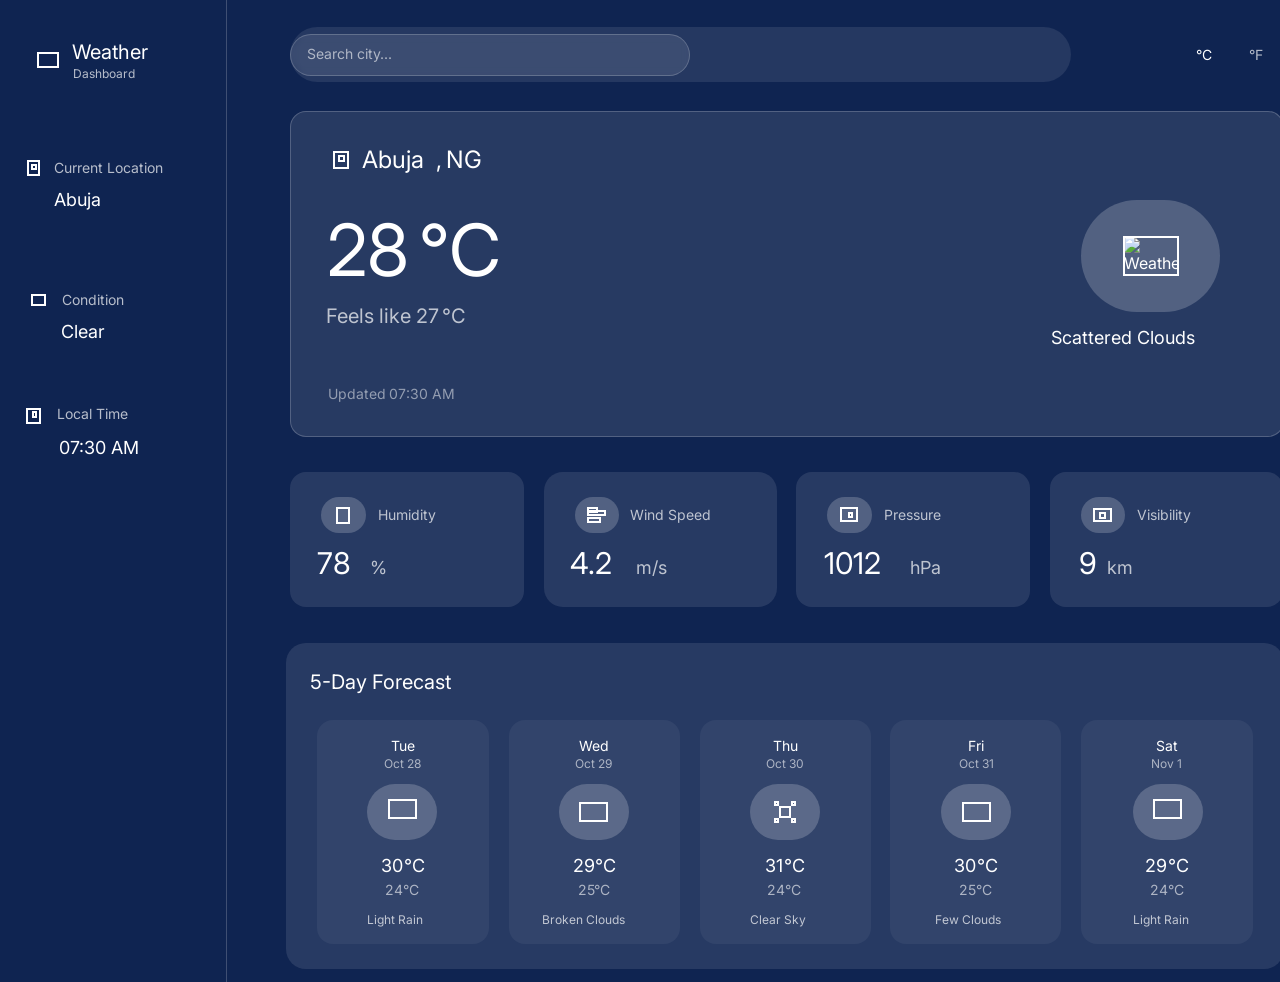
==== commit 7c8bd929: "Updated files - shared.css index.html style.css" ====
--- a/index.html
+++ b/index.html
@@ -3,10 +3,14 @@
   <head>
     <meta charset="UTF-8" />
     <meta name="viewport" content="width=device-width, initial-scale=1.0" />
-    <title>Weather Dashboard - Day Celsius</title>
+    <title>Weather Dashboard</title>
+    <!-- Shared styles first -->
+    <link rel="stylesheet" href="Style/shared.css" />
+    <!-- Theme-specific styles -->
+    <link rel="stylesheet" href="Style/day.css" />
+    <link rel="stylesheet" href="Style/night.css" />
+    <!-- Legacy base styles -->
     <link rel="stylesheet" href="style.css" />
-    <link rel="stylesheet" href="globals.css" />
-    <script defer src="js/app.js"></script>
   </head>
   <body>
     <!-- Paste Figma to Code content here -->
@@ -423,5 +427,32 @@
     </div>
   </div>
 </div>
+
+  <!-- Automatic Theme Switcher -->
+  <script>
+    // Auto-switch between day and night theme based on local time
+    function setThemeByTime() {
+      const hour = new Date().getHours();
+      const isDayTime = hour >= 6 && hour < 18; // 6 AM to 6 PM = day
+      
+      const bodyEl = document.querySelector('.day-celsius');
+      
+      if (isDayTime) {
+        bodyEl.classList.remove('night-celsius');
+        bodyEl.classList.add('day-celsius');
+      } else {
+        bodyEl.classList.remove('day-celsius');
+        bodyEl.classList.add('night-celsius');
+      }
+    }
+    
+    // Run on page load
+    setThemeByTime();
+    
+    // Optional: Re-check every minute
+    setInterval(setThemeByTime, 60000);
+  </script>
+
+  <script defer src="js/app.js"></script>
   </body>
-</html>+</html>
--- a/Style/shared.css
+++ b/Style/shared.css
@@ -0,0 +1,137 @@
+@import url("https://fonts.googleapis.com/css2?family=Inter:wght@400;500;600&family=Poppins:wght@400;500;600&display=swap");
+
+* {
+  box-sizing: border-box;
+  -webkit-font-smoothing: antialiased;
+  margin: 0;
+  padding: 0;
+}
+
+html, body {
+  margin: 0;
+  padding: 0;
+  font-family: "Inter", "Poppins", sans-serif;
+  overflow-x: hidden;
+}
+
+/* Smooth theme transition */
+.day-celsius,
+.night-celsius {
+  transition: background 0.4s ease, color 0.4s ease;
+  min-height: 100vh;
+  width: 100%;
+  position: relative;
+}
+
+.frosted {
+  background: rgba(255, 255, 255, 0.1);
+  border-radius: 16px;
+  backdrop-filter: blur(4px);
+  -webkit-backdrop-filter: blur(4px);
+  border: 1px solid rgba(255, 255, 255, 0.2);
+}
+
+.metric-card {
+  display: inline-block;
+  width: 23%;
+  margin: 0 1%;
+  padding: 1rem;
+  text-align: center;
+  border-radius: 12px;
+  background: rgba(255, 255, 255, 0.08);
+  color: #fff;
+  backdrop-filter: blur(3px);
+  transition: transform 0.3s ease, box-shadow 0.3s ease;
+}
+.metric-card:hover {
+  transform: translateY(-5px);
+  box-shadow: 0 4px 10px rgba(255, 255, 255, 0.2);
+}
+
+.toggle {
+  display: inline-block;
+  margin: 5px;
+  padding: 6px 12px;
+  border-radius: 8px;
+  cursor: pointer;
+  color: #fff;
+  background: rgba(255, 255, 255, 0.15);
+  transition: all 0.3s ease;
+  user-select: none;
+}
+.toggle:hover {
+  background: rgba(255, 255, 255, 0.25);
+}
+.toggle.active {
+  background: rgba(255, 255, 255, 0.35);
+  font-weight: 600;
+}
+
+/* Search Bar */
+.search-bar {
+  background: rgba(255, 255, 255, 0.1);
+  border-radius: 21px;
+  padding: 8px 16px;
+  border: 1px solid rgba(255, 255, 255, 0.2);
+  backdrop-filter: blur(4px);
+}
+
+.search-bar input {
+  background: transparent;
+  border: none;
+  color: white;
+  font-size: 14px;
+  width: 100%;
+  outline: none;
+  font-family: "Inter", sans-serif;
+}
+
+.search-bar input::placeholder {
+  color: rgba(255, 255, 255, 0.6);
+}
+
+/* Typography */
+h1, h2, h3, h4, h5, h6 {
+  margin: 0;
+  font-weight: 400;
+}
+
+/* Animations */
+@keyframes fadeIn {
+  from {
+    opacity: 0;
+    transform: translateY(10px);
+  }
+  to {
+    opacity: 1;
+    transform: translateY(0);
+  }
+}
+
+.fade-in {
+  animation: fadeIn 0.4s ease forwards;
+}
+
+/* Z-index layering */
+.frame-37,
+.frame-8 {
+  z-index: 10;
+}
+
+.search-bar {
+  z-index: 20;
+}
+
+.frame,
+.frame-30,
+.frame-31,
+.frame-83,
+.forecast {
+  z-index: 5;
+  position: relative;
+}
+
+.frame-34,
+.frame-27 {
+  z-index: 20;
+}
--- a/Style/day.css
+++ b/Style/day.css
@@ -0,0 +1,102 @@
+/* Day Theme - Light Blue Gradient */ 
+.day-celsius {
+  background: linear-gradient(180deg, #1a4d8f 0%, #0f2451 50%, #0F2451 100%);
+  width: 100%;
+  min-height: 100vh;
+  position: relative;
+  color: white;
+  transition: background 0.4s ease;
+}
+
+.frame {
+  position: absolute;
+  top: 111px;
+  left: 19.18%;
+  width: 65.74%;
+  height: 326px;
+  border-radius: 21px;
+  backdrop-filter: blur(2px);
+  background: rgba(255, 255, 255, 0.05);
+  box-shadow: inset 0 1px 0 rgba(255,255,255,0.4);
+}
+
+/* Keep your original positioning logic from Anima for internal divs */
+.frame-8 {
+  position: absolute;
+  width: 65.61%;
+  top: 472px;
+  left: 19.18%;
+  display: flex;
+  justify-content: space-between;
+}
+
+.frame-31 {
+  position: absolute;
+  top: 222px;
+  left: 21.9%;
+}
+
+.frame-34 {
+  position: absolute;
+  top: 34px;
+  left: 77.71%;
+  display: flex;
+}
+
+.forecast {
+  position: absolute;
+  top: 680px;
+  left: 19%;
+  width: 65%;
+  display: flex;
+  justify-content: space-between;
+}
+
+.forecast-card {
+  width: 18%;
+  text-align: center;
+  border-radius: 16px;
+  background: rgba(255, 255, 255, 0.08);
+  padding: 0.8rem;
+  backdrop-filter: blur(4px);
+  transition: transform 0.3s ease, box-shadow 0.3s ease;
+}
+.forecast-card:hover {
+  transform: translateY(-4px);
+  box-shadow: 0 4px 12px rgba(255, 255, 255, 0.2);
+}
+
+.frame-37 {
+  position: fixed;
+  top: 0;
+  left: 0;
+  width: 14.95%;
+  height: 100vh;
+  background: rgba(255,255,255,0.05);
+  border-right: 1px solid rgba(255,255,255,0.15);
+  padding: 2rem;
+  backdrop-filter: blur(10px);
+}
+
+/* Day theme specific enhancements */
+.day-celsius .frosted {
+  background: rgba(255,255,255,0.12);
+  box-shadow: 0 8px 32px rgba(31, 38, 135, 0.15)
+}
+
+.day-celsius .metric-card {
+  background: rgba(255,255,255,0.1);
+}
+
+.day-celsius .forecast-card {
+  background: rgba(255,255,255,0.1);
+}
+
+/* Search bar positioning for day theme */
+.day-celsius .search-bar {
+  position: absolute;
+  top: 34px;
+  left: 290px;
+  width: 400px;
+  height: 42px;
+}
--- a/Style/night.css
+++ b/Style/night.css
@@ -0,0 +1,138 @@
+/* Night Theme - Deep Blue/Purple Gradient */ 
+.night-celsius {
+  background: linear-gradient(180deg, #0a0e27 0%, #050B22 40%, #020510 100%);
+  width: 100%;
+  min-height: 100vh;
+  position: relative;
+  color: #fff;
+  transition: background 0.4s ease;
+}
+
+.frame {
+  position: absolute;
+  top: 111px;
+  left: 19.18%;
+  width: 65.74%;
+  height: 326px;
+  border-radius: 21px;
+  background: rgba(255, 255, 255, 0.05);
+  box-shadow: inset 0 1px 0 rgba(255, 255, 255, 0.3);
+  backdrop-filter: blur(2px);
+}
+
+.night-celsius .frame-8,
+.night-celsius .frame-37 {
+  position: fixed;
+  top: 0;
+  left: 0;
+  width: 14.95%;
+  height: 100vh;
+  background: rgba(255, 255, 255, 0.05);
+  border-right: 1px solid rgba(255, 255, 255, 0.15);
+  padding: 2rem;
+  color: #fff;
+  backdrop-filter: blur(10px);
+  z-index: 10;
+}
+
+.frame-30 {
+  position: absolute;
+  top: 472px;
+  left: 19.18%;
+  width: 65.61%;
+  display: flex;
+  justify-content: space-between;
+}
+
+.metric-card {
+  display: inline-block;
+  width: 23%;
+  margin: 0 1%;
+  padding: 1rem;
+  text-align: center;
+  border-radius: 12px;
+  background: rgba(255, 255, 255, 0.08);
+  color: #fff;
+  backdrop-filter: blur(4px);
+  transition: transform 0.3s ease, box-shadow 0.3s ease;
+}
+.metric-card:hover {
+  transform: translateY(-5px);
+  box-shadow: 0 4px 10px rgba(255, 255, 255, 0.25);
+}
+
+.frame-83 {
+  position: absolute;
+  top: 222px;
+  left: 21.9%;
+}
+
+.frame-27 {
+  position: absolute;
+  top: 34px;
+  left: 77.71%;
+  display: flex;
+}
+
+.forecast {
+  position: absolute;
+  top: 680px;
+  left: 19%;
+  width: 65%;
+  display: flex;
+  justify-content: space-between;
+}
+
+.forecast-card {
+  width: 18%;
+  text-align: center;
+  border-radius: 16px;
+  background: rgba(255, 255, 255, 0.08);
+  padding: 0.8rem;
+  backdrop-filter: blur(4px);
+  transition: transform 0.3s ease, box-shadow 0.3s ease;
+}
+.forecast-card:hover {
+  transform: translateY(-4px);
+  box-shadow: 0 4px 12px rgba(255, 255, 255, 0.2);
+}
+
+/* Night theme specific enhancements */
+.night-celsius .frosted {
+  background: rgba(255, 255, 255, 0.05);
+  box-shadow: 0 8px 32px rgba(0, 0, 0, 0.3);
+}
+
+.night-celsius .metric-card {
+  background: rgba(255, 255, 255, 0.06);
+}
+
+.night-celsius .forcast-card {
+  background: rgba(255, 255, 255, 0.06);
+}
+
+/* Search bar positioning for night theme */
+.night-celsius .search-bar {
+  position: absolute;
+  top: 34px;
+  left: 290px;
+  width: 400px;
+  height: 42px;
+}
+
+/* Moon and stars effect (Just in case) */
+.night-celsius ::before {
+  content: '';
+  position: absolute;
+  width: 100%;
+  height: 100%;
+  background-image: radial-gradient(2px 2px at 20% 30%, white, transparent),
+                                   (2px 2px at 60% 70%, white, transparent),
+                                   (2px 2px at 50% 50%, white, transparent),
+                                   (2px 2px at 30% 10%, white, transparent),
+                                   (2px 2px at 90% 60%, white, transparent),
+                                   (2px 2px at 33% 80%, white, transparent);
+background-size: 200% 200%;
+opacity: 0.3;
+pointer-events: none;
+}
--- a/style.css
+++ b/style.css
@@ -1,11 +1,9 @@
-.day-celsius {
-  background: linear-gradient(
-    0deg,
-    rgba(15, 36, 81, 1) 0%,
-    rgba(15, 36, 81, 1) 100%
-  );
+/* Legacy Base Styles - Compatible with theme system */
+/* Note: Actual theme colors come from day.css and night.css */
+.day-celsius,
+.night-celsius {
   width: 100%;
-  min-width: 1512px;
+  min-width: 1440px;
   min-height: 982px;
   position: relative;
 }
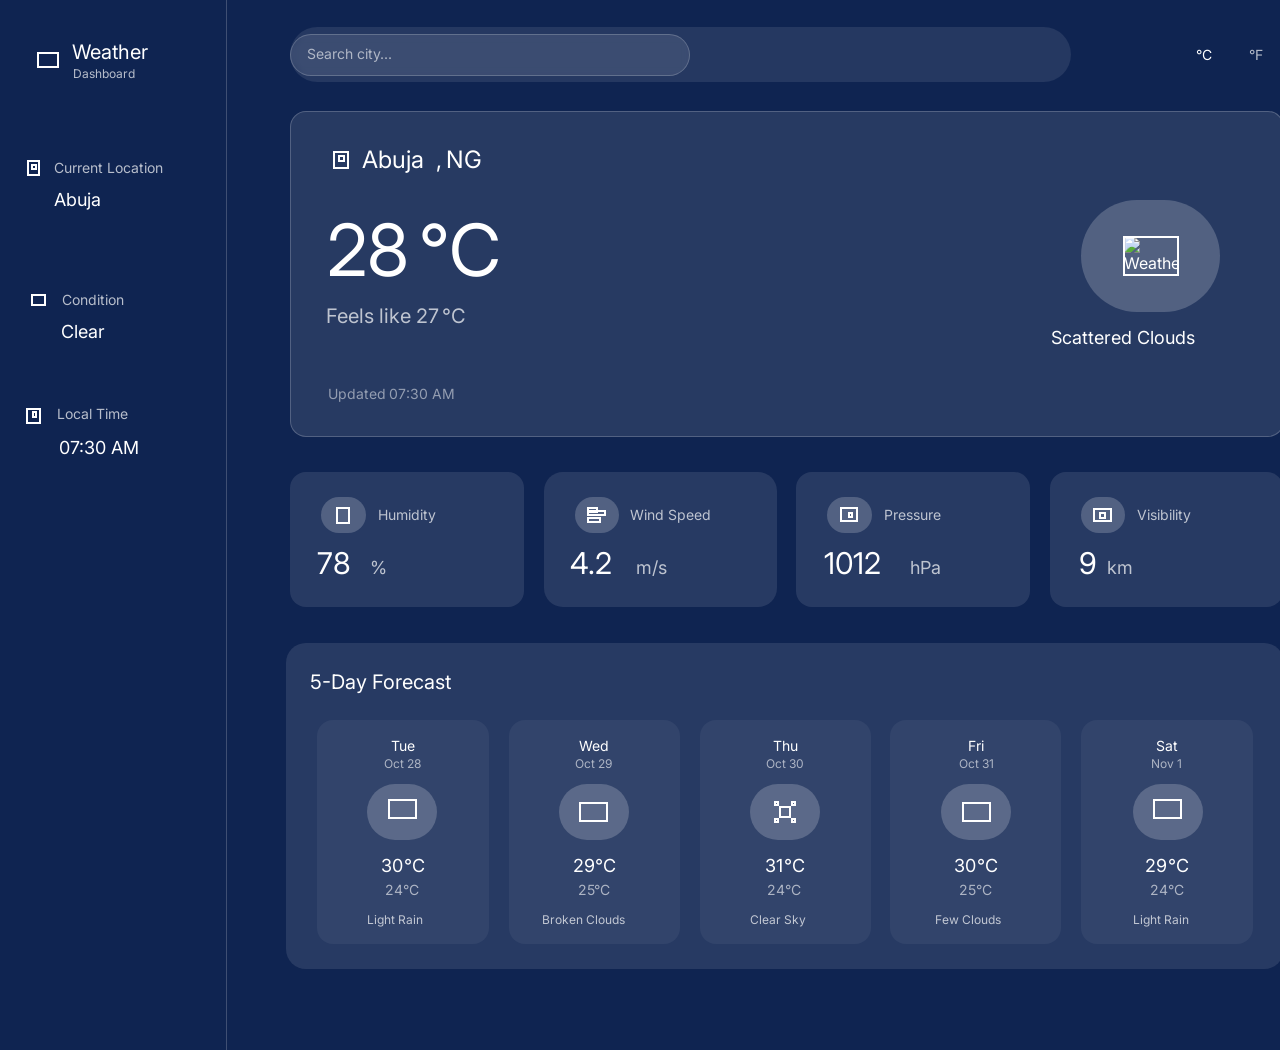
==== commit 0fcbd2b1: "Update day-celsius div dimensions for improved layout" ====
--- a/index.html
+++ b/index.html
@@ -13,8 +13,8 @@
     <link rel="stylesheet" href="style.css" />
   </head>
   <body>
-    <!-- Paste Figma to Code content here -->
-     <div class="day-celsius" style="width: 1512px; height: 982px; position: relative; background: #0F2451; overflow: hidden">
+    <!-- DAY THEME (Default)-->
+     <div class="day-celsius" style="width: 1680px; height: 1050px; position: relative; background: #0F2451; overflow: hidden">
   
   <!-- SEARCH BAR -->
   <div id="search-bar" class="search-bar" style="position: absolute; top: 34px; left: 290px; width: 400px; height: 42px; background: rgba(255, 255, 255, 0.10); border-radius: 21px; padding: 8px 16px; border: 1px rgba(255, 255, 255, 0.20) solid;">
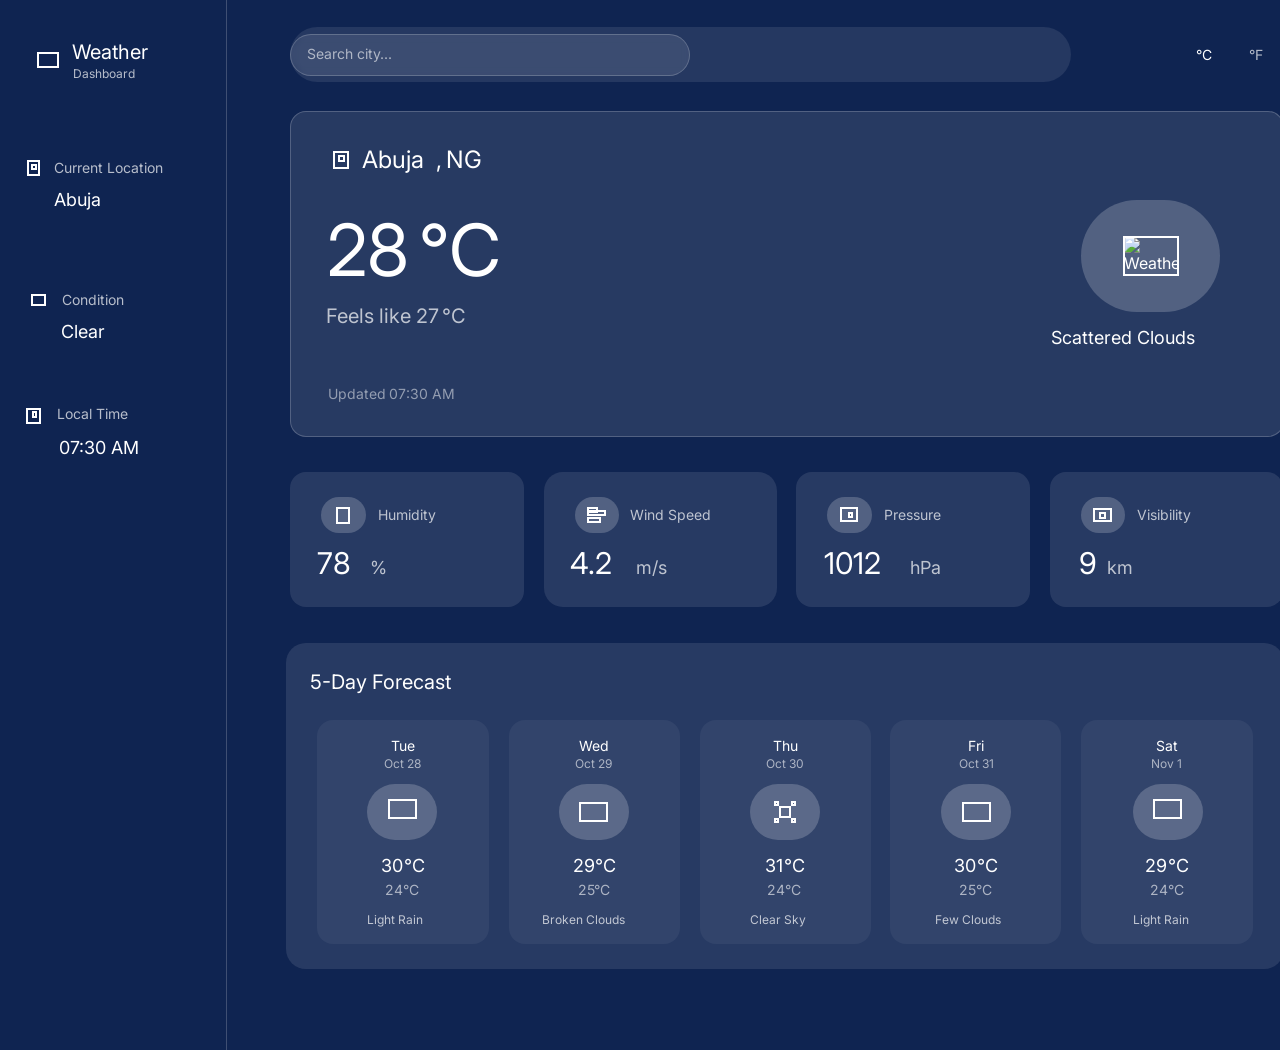
==== commit de8f3ac8: "Refactor weather app: modularize code, enhance UI updates, and implement theme switching" ====
--- a/index.html
+++ b/index.html
@@ -454,5 +454,6 @@
   </script>
 
   <script defer src="js/app.js"></script>
+  <script type="module" src="js/app.js"></script>
   </body>
 </html>
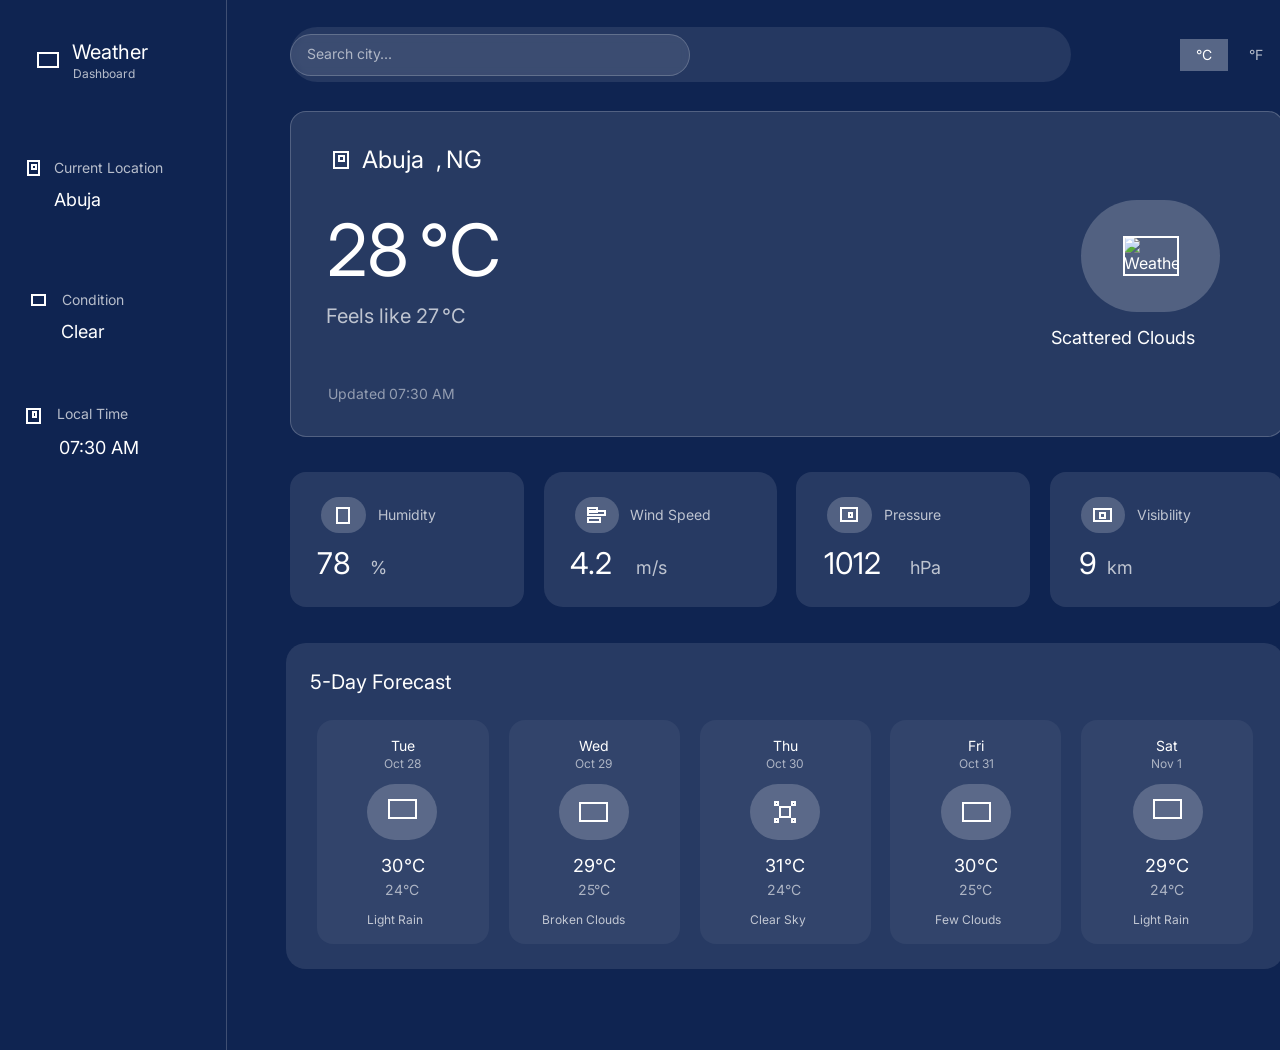
==== commit e68936c3: "feat: Add location weather page with geolocation support and weather display - Created a new locatio" ====
--- a/index.html
+++ b/index.html
@@ -428,32 +428,7 @@
   </div>
 </div>
 
-  <!-- Automatic Theme Switcher -->
-  <script>
-    // Auto-switch between day and night theme based on local time
-    function setThemeByTime() {
-      const hour = new Date().getHours();
-      const isDayTime = hour >= 6 && hour < 18; // 6 AM to 6 PM = day
-      
-      const bodyEl = document.querySelector('.day-celsius');
-      
-      if (isDayTime) {
-        bodyEl.classList.remove('night-celsius');
-        bodyEl.classList.add('day-celsius');
-      } else {
-        bodyEl.classList.remove('day-celsius');
-        bodyEl.classList.add('night-celsius');
-      }
-    }
-    
-    // Run on page load
-    setThemeByTime();
-    
-    // Optional: Re-check every minute
-    setInterval(setThemeByTime, 60000);
-  </script>
-
-  <script defer src="js/app.js"></script>
-  <script type="module" src="js/app.js"></script>
+  <!-- Main Application Script -->
+  <script type="module" src="js/script.js"></script>
   </body>
 </html>
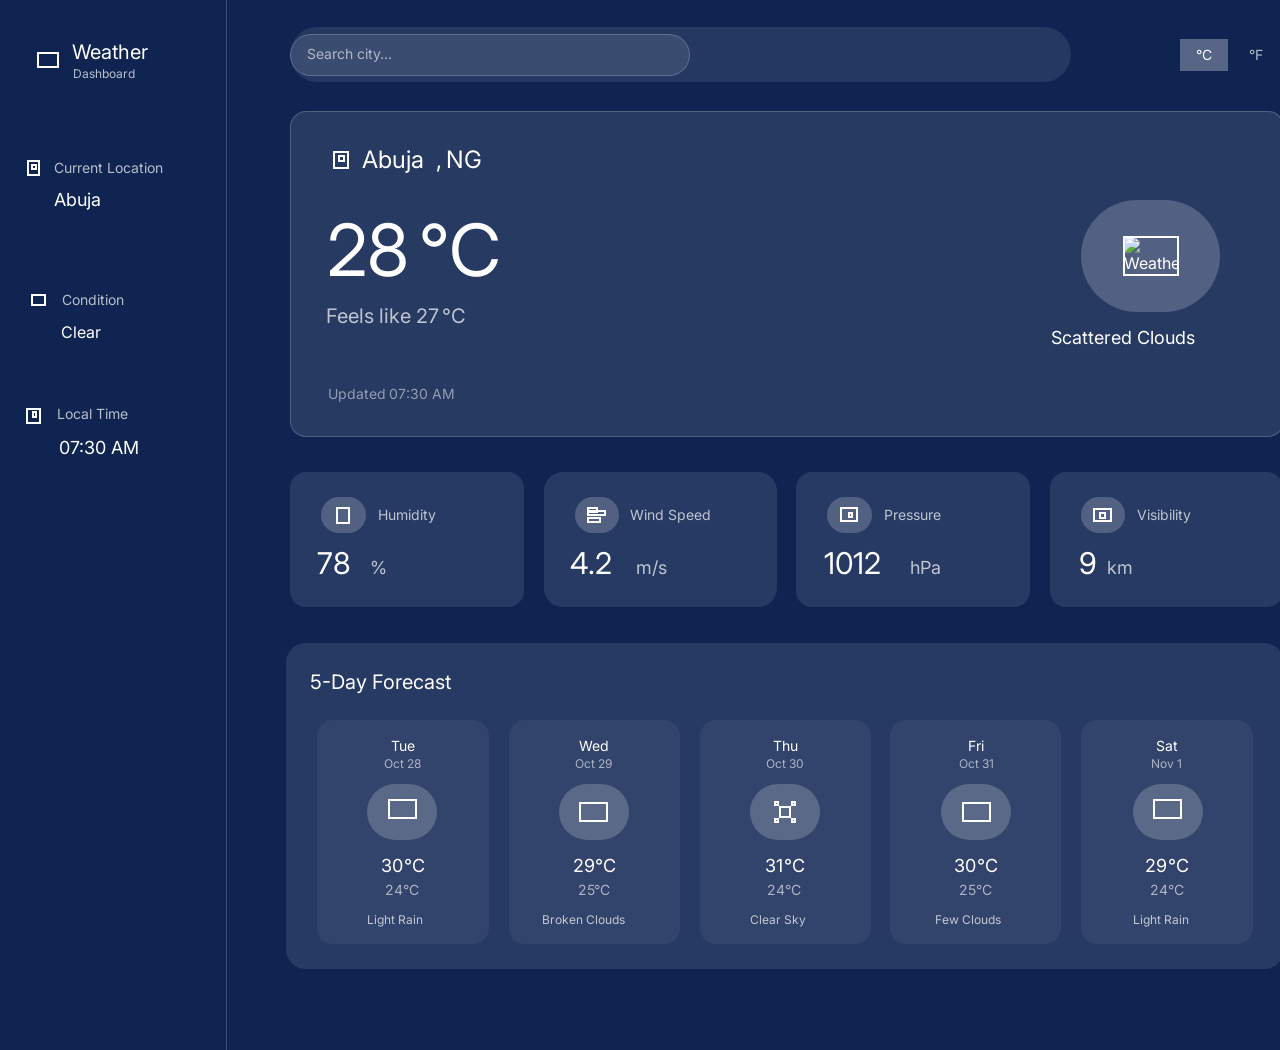
==== commit 8bb6fd12: "chore: Add .gitignore file and adjust font size in index.html" ====
--- a/index.html
+++ b/index.html
@@ -385,7 +385,7 @@
       </div>
       <div style="width: 182.74px; height: 56px; left: 43.61px; top: 290px; position: absolute">
         <div style="width: 182.74px; height: 28px; left: 0px; top: 28px; position: absolute">
-          <div id="side-condition" style="width: 55.20px; left: 17.62px; top: 0px; position: absolute; color: white; font-size: 18px; font-family: Inter; font-weight: 400; line-height: 28px; word-wrap: break-word">Clear</div>
+          <div id="side-condition" style="width: 55.20px; left: 17.62px; top: 0px; position: absolute; color: white; font-size: 16px; font-family: Inter; font-weight: 400; line-height: 28px; word-wrap: break-word">Clear</div>
         </div>
         <div style="width: 182.74px; height: 20px; left: 0px; top: 0px; position: absolute">
           <div style="width: 16px; height: 16px; left: -13px; top: 2px; position: absolute; overflow: hidden">
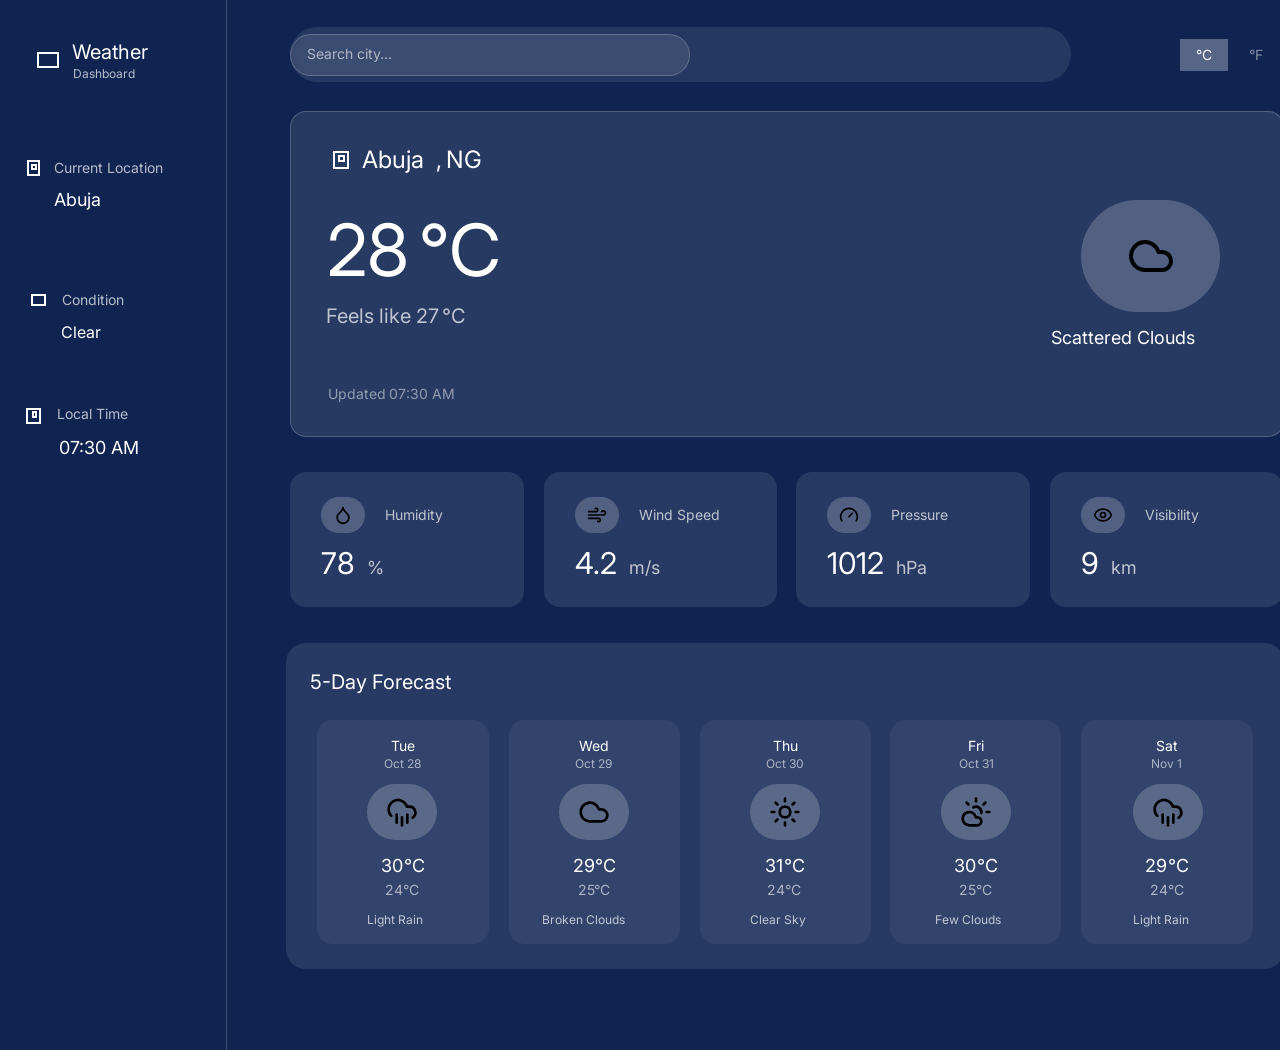
==== commit 359e9c14: "Refactored weather UI components and enhance icon handling - Updated index.html to improve the struc" ====
--- a/index.html
+++ b/index.html
@@ -41,8 +41,8 @@
         <div style="width: 184.35px; height: 152px; left: 727.44px; top: 0px; position: absolute">
           <div style="width: 139.51px; height: 112px; left: 22.42px; top: 0px; position: absolute">
             <div style="width: 139.51px; height: 112px; left: 0px; top: 0px; position: absolute; background: rgba(255, 255, 255, 0.20); border-radius: 9999px"></div>
-            <div style="width: 64px; height: 64px; left: 38px; top: 24px; position: absolute; overflow: hidden">
-              <img id="weather-icon" style="width: 53.33px; height: 37.33px; left: 5.34px; top: 13.33px; position: absolute; outline: 2px white solid; outline-offset: -1px" src="img/vector-7.svg" alt="Weather Icon" />
+            <div class="condition-icon" style="width: 64px; height: 64px; left: 38px; top: 24px; position: absolute; display: flex; align-items: center; justify-content: center;">
+              <img id="weather-icon" src="assets/icons/cloud.svg" alt="Weather icon" />
             </div>
           </div>
           <div style="width: 184.35px; height: 28px; left: 0px; top: 124px; position: absolute">
@@ -58,100 +58,59 @@
     </div>
   </div>
   <div style="width: 992px; height: 135px; left: 290px; top: 472px; position: absolute">
-    <div style="width: 233.70px; height: 135px; left: 0px; top: 0px; position: absolute; background: rgba(255, 255, 255, 0.10); border-radius: 16px">
-      <div style="width: 233.70px; height: 135px; left: 0px; top: 0px; position: absolute; border-radius: 16px"></div>
-      <div style="width: 171.55px; height: 36px; left: 31.08px; top: 25px; position: absolute">
-        <div style="width: 44.75px; height: 36px; left: 0px; top: 0px; position: absolute">
-          <div style="width: 44.75px; height: 36px; left: 0px; top: 0px; position: absolute; background: rgba(255, 255, 255, 0.20); border-radius: 9999px"></div>
-          <div style="width: 20px; height: 20px; left: 12px; top: 8px; position: absolute; overflow: hidden">
-            <div style="width: 11.67px; height: 15.83px; left: 4.17px; top: 2.50px; position: absolute; outline: 2px white solid; outline-offset: -1px"></div>
-          </div>
-        </div>
-        <div style="width: 74.59px; height: 20px; left: 59.67px; top: 8px; position: absolute">
-          <div style="width: 66px; left: -3px; top: 0px; position: absolute; color: rgba(255, 255, 255, 0.70); font-size: 14px; font-family: Inter; font-weight: 400; line-height: 20px; word-wrap: break-word">Humidity</div>
-        </div>
-      </div>
-      <div style="width: 171.55px; height: 37px; left: 31.08px; top: 73px; position: absolute">
-        <div style="width: 22.38px; height: 28px; left: 50.97px; top: 9px; position: absolute">
-          <div style="width: 21.60px; left: -1.80px; top: 0px; position: absolute; color: rgba(255, 255, 255, 0.70); font-size: 18px; font-family: Inter; font-weight: 400; line-height: 28px; word-wrap: break-word">%</div>
-        </div>
-        <div id="humidity" style="width: 45.99px; height: 36px; left: 0px; top: 0px; position: absolute">
-          <div style="width: 44.40px; left: -3.70px; top: 0px; position: absolute; color: white; font-size: 30px; font-family: Inter; font-weight: 400; line-height: 36px; word-wrap: break-word">78</div>
-        </div>
-      </div>
-    </div>
-    <div style="width: 233.70px; height: 135px; left: 505.94px; top: 0px; position: absolute; background: rgba(0, 0, 0, 0); border-radius: 19px">
-      <div style="width: 233.70px; height: 135px; left: 0px; top: 0px; position: absolute; background: rgba(255, 255, 255, 0.10); border-radius: 16px"></div>
-      <div style="width: 171.55px; height: 36px; left: 31.08px; top: 25px; position: absolute">
-        <div style="width: 171.55px; height: 36px; left: 0px; top: 0px; position: absolute"></div>
-        <div style="width: 44.75px; height: 36px; left: 0px; top: 0px; position: absolute">
-          <div style="width: 44.75px; height: 36px; left: 0px; top: 0px; position: absolute; background: rgba(255, 255, 255, 0.20); border-radius: 9999px"></div>
-          <div style="width: 20px; height: 20px; left: 12px; top: 8px; position: absolute; overflow: hidden">
-            <div style="width: 3.33px; height: 3.33px; left: 10px; top: 8.33px; position: absolute; outline: 2px white solid; outline-offset: -1px"></div>
-            <div style="width: 16.67px; height: 12.50px; left: 1.67px; top: 3.33px; position: absolute; outline: 2px white solid; outline-offset: -1px"></div>
-          </div>
-        </div>
-        <div style="width: 73.34px; height: 20px; left: 59.67px; top: 8px; position: absolute">
-          <div style="width: 73.34px; height: 20px; left: 0px; top: 0px; position: absolute"></div>
-          <div style="width: 64.90px; left: -2.95px; top: 0px; position: absolute; color: rgba(255, 255, 255, 0.70); font-size: 14px; font-family: Inter; font-weight: 400; line-height: 20px; word-wrap: break-word">Pressure</div>
-        </div>
-      </div>
-      <div style="width: 171.55px; height: 37px; left: 31.08px; top: 73px; position: absolute">
-        <div style="width: 171.55px; height: 37px; left: 0px; top: 0px; position: absolute"></div>
-        <div style="width: 39.78px; height: 28px; left: 85.77px; top: 9px; position: absolute">
-          <div style="width: 39.78px; height: 28px; left: 0px; top: 0px; position: absolute"></div>
-          <div style="width: 38.40px; left: -3.20px; top: 0px; position: absolute; color: rgba(255, 255, 255, 0.70); font-size: 18px; font-family: Inter; font-weight: 400; line-height: 28px; word-wrap: break-word">hPa</div>
-        </div>
-        <div id="pressure" style="width: 80.80px; height: 36px; left: 0px; top: 0px; position: absolute">
-          <div style="width: 80.80px; height: 36px; left: 0px; top: 0px; position: absolute"></div>
-          <div style="width: 71.50px; left: -3.25px; top: 0px; position: absolute; color: white; font-size: 30px; font-family: Inter; font-weight: 400; line-height: 36px; word-wrap: break-word">1012</div>
-        </div>
-      </div>
-    </div>
-    <div style="width: 233.70px; height: 135px; left: 253.59px; top: 0px; position: absolute; background: rgba(255, 255, 255, 0.10); border-radius: 19px">
-      <div style="width: 233.70px; height: 135px; left: 0px; top: 0px; position: absolute; border-radius: 16px"></div>
-      <div style="width: 171.55px; height: 36px; left: 31.08px; top: 25px; position: absolute">
-        <div style="width: 44.75px; height: 36px; left: 0px; top: 0px; position: absolute">
-          <div style="width: 44.75px; height: 36px; left: 0px; top: 0px; position: absolute; background: rgba(255, 255, 255, 0.20); border-radius: 9999px"></div>
-          <div style="width: 20px; height: 20px; left: 12px; top: 8px; position: absolute; overflow: hidden">
-            <div style="width: 11.67px; height: 3.33px; left: 1.67px; top: 13.33px; position: absolute; outline: 2px white solid; outline-offset: -1px"></div>
-            <div style="width: 16.67px; height: 4.17px; left: 1.67px; top: 5.83px; position: absolute; outline: 2px white solid; outline-offset: -1px"></div>
-            <div style="width: 9.17px; height: 3.33px; left: 1.67px; top: 3.33px; position: absolute; outline: 2px white solid; outline-offset: -1px"></div>
-          </div>
-        </div>
-        <div style="width: 100.69px; height: 20px; left: 59.67px; top: 8px; position: absolute">
-          <div style="width: 89.10px; left: -4.05px; top: 0px; position: absolute; color: rgba(255, 255, 255, 0.70); font-size: 14px; font-family: Inter; font-weight: 400; line-height: 20px; word-wrap: break-word">Wind Speed</div>
-        </div>
-      </div>
-      <div style="width: 171.55px; height: 37px; left: 31.08px; top: 73px; position: absolute">
-        <div style="width: 39.78px; height: 28px; left: 64.64px; top: 9px; position: absolute">
-          <div style="width: 38.40px; left: -3.20px; top: 0px; position: absolute; color: rgba(255, 255, 255, 0.70); font-size: 18px; font-family: Inter; font-weight: 400; line-height: 28px; word-wrap: break-word">m/s</div>
-        </div>
-        <div id="wind" style="width: 59.67px; height: 36px; left: 0px; top: 0px; position: absolute">
-          <div style="width: 57.60px; left: -4.80px; top: 0px; position: absolute; color: white; font-size: 30px; font-family: Inter; font-weight: 400; line-height: 36px; word-wrap: break-word">4.2</div>
-        </div>
-      </div>
-    </div>
-    <div style="width: 233.70px; height: 135px; left: 759.54px; top: 0px; position: absolute; background: rgba(0, 0, 0, 0); border-radius: 17px">
-      <div style="width: 233.70px; height: 135px; left: 0px; top: 0px; position: absolute; background: rgba(255, 255, 255, 0.10); border-radius: 16px"></div>
-      <div style="width: 171.55px; height: 36px; left: 31.08px; top: 25px; position: absolute">
-        <div style="width: 44.75px; height: 36px; left: 0px; top: 0px; position: absolute">
-          <div style="width: 44.75px; height: 36px; left: 0px; top: 0px; position: absolute; background: rgba(255, 255, 255, 0.20); border-radius: 9999px"></div>
-          <div style="width: 20px; height: 20px; left: 12px; top: 8px; position: absolute; overflow: hidden">
-            <div style="width: 16.67px; height: 11.67px; left: 1.67px; top: 4.17px; position: absolute; outline: 2px white solid; outline-offset: -1px"></div>
-            <div style="width: 5px; height: 5px; left: 7.50px; top: 7.50px; position: absolute; outline: 2px white solid; outline-offset: -1px"></div>
-          </div>
-        </div>
-        <div style="width: 70.86px; height: 20px; left: 59.67px; top: 8px; position: absolute">
-          <div style="width: 62.70px; left: -2.85px; top: 0px; position: absolute; color: rgba(255, 255, 255, 0.70); font-size: 14px; font-family: Inter; font-weight: 400; line-height: 20px; word-wrap: break-word">Visibility</div>
-        </div>
-      </div>
-      <div style="width: 171.55px; height: 37px; left: 31.08px; top: 73px; position: absolute">
-        <div style="width: 32.32px; height: 28px; left: 28.59px; top: 9px; position: absolute">
-          <div style="width: 31.20px; left: -2.60px; top: 0px; position: absolute; color: rgba(255, 255, 255, 0.70); font-size: 18px; font-family: Inter; font-weight: 400; line-height: 28px; word-wrap: break-word">km</div>
-        </div>
-        <div id="visibility" style="width: 23.62px; height: 36px; left: 0px; top: 0px; position: absolute">
-          <div style="width: 22.80px; left: -1.90px; top: 0px; position: absolute; color: white; font-size: 30px; font-family: Inter; font-weight: 400; line-height: 36px; word-wrap: break-word">9</div>
+    <div class="stat-card" style="width: 233.70px; height: 135px; left: 0px; top: 0px; position: absolute; background: rgba(255, 255, 255, 0.10); border-radius: 16px">
+      <div class="stat-card__content">
+        <div class="stat-card__label">
+          <span class="stat-card__icon">
+            <img src="assets/icons/droplet.svg" alt="Humidity icon" />
+          </span>
+          <span class="stat-card__label-text">Humidity</span>
+        </div>
+        <div class="stat-card__value">
+          <span id="humidity" class="stat-card__number">78</span>
+          <span class="stat-card__unit">%</span>
+        </div>
+      </div>
+    </div>
+    <div class="stat-card" style="width: 233.70px; height: 135px; left: 505.94px; top: 0px; position: absolute; background: rgba(255, 255, 255, 0.10); border-radius: 16px">
+      <div class="stat-card__content">
+        <div class="stat-card__label">
+          <span class="stat-card__icon">
+            <img src="assets/icons/gauge.svg" alt="Pressure icon" />
+          </span>
+          <span class="stat-card__label-text">Pressure</span>
+        </div>
+        <div class="stat-card__value">
+          <span id="pressure" class="stat-card__number">1012</span>
+          <span class="stat-card__unit">hPa</span>
+        </div>
+      </div>
+    </div>
+    <div class="stat-card" style="width: 233.70px; height: 135px; left: 253.59px; top: 0px; position: absolute; background: rgba(255, 255, 255, 0.10); border-radius: 16px">
+      <div class="stat-card__content">
+        <div class="stat-card__label">
+          <span class="stat-card__icon">
+            <img src="assets/icons/wind.svg" alt="Wind speed icon" />
+          </span>
+          <span class="stat-card__label-text">Wind Speed</span>
+        </div>
+        <div class="stat-card__value">
+          <span id="wind" class="stat-card__number">4.2</span>
+          <span class="stat-card__unit">m/s</span>
+        </div>
+      </div>
+    </div>
+    <div class="stat-card" style="width: 233.70px; height: 135px; left: 759.54px; top: 0px; position: absolute; background: rgba(255, 255, 255, 0.10); border-radius: 16px">
+      <div class="stat-card__content">
+        <div class="stat-card__label">
+          <span class="stat-card__icon">
+            <img src="assets/icons/eye.svg" alt="Visibility icon" />
+          </span>
+          <span class="stat-card__label-text">Visibility</span>
+        </div>
+        <div class="stat-card__value">
+          <span id="visibility" class="stat-card__number">9</span>
+          <span class="stat-card__unit">km</span>
         </div>
       </div>
     </div>
@@ -167,8 +126,8 @@
         <div style="width: 171.34px; height: 224px; left: 0px; top: 0px; position: absolute; background: rgba(255, 255, 255, 0.05); border-radius: 16px"></div>
         <div style="width: 70.04px; height: 56px; left: 50.03px; top: 64px; position: absolute">
           <div style="width: 70.04px; height: 56px; left: 0px; top: 0px; position: absolute; background: rgba(255, 255, 255, 0.20); border-radius: 9999px"></div>
-          <div style="width: 32px; height: 32px; left: 19px; top: 12px; position: absolute; overflow: hidden">
-            <div style="width: 26.66px; height: 17.65px; left: 2.67px; top: 4px; position: absolute; outline: 2px white solid; outline-offset: -1px"></div>
+          <div style="width: 32px; height: 32px; left: 19px; top: 12px; position: absolute; overflow: hidden; display: flex; align-items: center; justify-content: center;">
+            <img src="assets/icons/cloud-rain.svg" alt="Light rain icon" class="forecast-icon" />
           </div>
         </div>
         <div style="width: 56.28px; height: 48px; left: 57.53px; top: 132px; position: absolute">
@@ -197,8 +156,8 @@
         <div style="width: 171.34px; height: 224px; left: 0px; top: 0px; position: absolute; background: rgba(255, 255, 255, 0.05); border-radius: 16px"></div>
         <div style="width: 70.04px; height: 56px; left: 50.03px; top: 64px; position: absolute">
           <div style="width: 70.04px; height: 56px; left: 0px; top: 0px; position: absolute; background: rgba(255, 255, 255, 0.20); border-radius: 9999px"></div>
-          <div style="width: 32px; height: 32px; left: 19px; top: 12px; position: absolute; overflow: hidden">
-            <div style="width: 26.66px; height: 18.67px; left: 2.67px; top: 6.67px; position: absolute; outline: 2px white solid; outline-offset: -1px"></div>
+          <div style="width: 32px; height: 32px; left: 19px; top: 12px; position: absolute; overflow: hidden; display: flex; align-items: center; justify-content: center;">
+            <img src="assets/icons/cloud.svg" alt="Broken clouds icon" class="forecast-icon" />
           </div>
         </div>
         <div style="width: 55.03px; height: 48px; left: 57.53px; top: 132px; position: absolute">
@@ -233,12 +192,8 @@
         <div style="width: 171.34px; height: 224px; left: 0px; top: 0px; position: absolute; background: rgba(255, 255, 255, 0.05); border-radius: 16px"></div>
         <div style="width: 70.04px; height: 56px; left: 50.03px; top: 64px; position: absolute">
           <div style="width: 70.04px; height: 56px; left: 0px; top: 0px; position: absolute; background: rgba(255, 255, 255, 0.20); border-radius: 9999px"></div>
-          <div style="width: 32px; height: 32px; left: 19px; top: 12px; position: absolute; overflow: hidden">
-            <div style="width: 10.67px; height: 10.67px; left: 10.67px; top: 10.67px; position: absolute; outline: 2px white solid; outline-offset: -1px"></div>
-            <div style="width: 1.88px; height: 1.88px; left: 6.57px; top: 6.57px; position: absolute; outline: 2px white solid; outline-offset: -1px"></div>
-            <div style="width: 1.88px; height: 1.88px; left: 23.55px; top: 23.55px; position: absolute; outline: 2px white solid; outline-offset: -1px"></div>
-            <div style="width: 1.88px; height: 1.88px; left: 6.57px; top: 23.55px; position: absolute; outline: 2px white solid; outline-offset: -1px"></div>
-            <div style="width: 1.88px; height: 1.88px; left: 23.55px; top: 6.57px; position: absolute; outline: 2px white solid; outline-offset: -1px"></div>
+          <div style="width: 32px; height: 32px; left: 19px; top: 12px; position: absolute; overflow: hidden; display: flex; align-items: center; justify-content: center;">
+            <img src="assets/icons/sun.svg" alt="Clear sky icon" class="forecast-icon" />
           </div>
         </div>
         <div style="width: 51.28px; height: 48px; left: 60.03px; top: 132px; position: absolute">
@@ -274,8 +229,8 @@
         <div style="width: 171.34px; height: 224px; left: 0px; top: 0px; position: absolute; background: rgba(255, 255, 255, 0.05); border-radius: 16px"></div>
         <div style="width: 70.04px; height: 56px; left: 51.28px; top: 64px; position: absolute">
           <div style="width: 70.04px; height: 56px; left: 0px; top: 0px; position: absolute; background: rgba(255, 255, 255, 0.20); border-radius: 9999px"></div>
-          <div style="width: 32px; height: 32px; left: 19px; top: 12px; position: absolute; overflow: hidden">
-            <div style="width: 26.66px; height: 18.67px; left: 2.67px; top: 6.67px; position: absolute; outline: 2px white solid; outline-offset: -1px"></div>
+          <div style="width: 32px; height: 32px; left: 19px; top: 12px; position: absolute; overflow: hidden; display: flex; align-items: center; justify-content: center;">
+            <img src="assets/icons/cloud-sun.svg" alt="Few clouds icon" class="forecast-icon" />
           </div>
         </div>
         <div style="width: 56.28px; height: 48px; left: 57.53px; top: 132px; position: absolute">
@@ -309,8 +264,8 @@
         <div style="width: 171.34px; height: 224px; left: 0px; top: 0px; position: absolute; background: rgba(255, 255, 255, 0.05); border-radius: 16px"></div>
         <div style="width: 70.04px; height: 56px; left: 51.28px; top: 64px; position: absolute">
           <div style="width: 70.04px; height: 56px; left: 0px; top: 0px; position: absolute; background: rgba(255, 255, 255, 0.20); border-radius: 9999px"></div>
-          <div style="width: 32px; height: 32px; left: 19px; top: 12px; position: absolute; overflow: hidden">
-            <div style="width: 26.66px; height: 17.65px; left: 2.67px; top: 4px; position: absolute; outline: 2px white solid; outline-offset: -1px"></div>
+          <div style="width: 32px; height: 32px; left: 19px; top: 12px; position: absolute; overflow: hidden; display: flex; align-items: center; justify-content: center;">
+            <img src="assets/icons/cloud-rain.svg" alt="Light rain icon" class="forecast-icon" />
           </div>
         </div>
         <div style="width: 55.03px; height: 48px; left: 57.53px; top: 132px; position: absolute">
--- a/Style/shared.css
+++ b/Style/shared.css
@@ -67,6 +67,29 @@
   font-weight: 600;
 }
 
+/* Temperature unit button styling */
+#celsius-btn,
+#fahrenheit-btn {
+  cursor: pointer;
+  transition: background 0.3s ease, opacity 0.3s ease;
+}
+
+#celsius-btn.active,
+#fahrenheit-btn.active {
+  background: rgba(255, 255, 255, 0.3) !important;
+}
+
+#celsius-btn:not(.active),
+#fahrenheit-btn:not(.active) {
+  background: transparent !important;
+  opacity: 0.7;
+}
+
+#celsius-btn:hover,
+#fahrenheit-btn:hover {
+  opacity: 1;
+}
+
 /* Search Bar */
 .search-bar {
   background: rgba(255, 255, 255, 0.1);
@@ -135,3 +158,77 @@
 .frame-27 {
   z-index: 20;
 }
+
+.stat-card {
+  position: relative;
+  border-radius: 16px;
+}
+
+.stat-card__content {
+  position: absolute;
+  inset: 0;
+  padding: 25px 31px;
+  display: flex;
+  flex-direction: column;
+  justify-content: space-between;
+}
+
+.stat-card__label {
+  display: flex;
+  align-items: center;
+  gap: 20px;
+}
+
+.stat-card__icon {
+  width: 44px;
+  height: 36px;
+  border-radius: 9999px;
+  background: rgba(255, 255, 255, 0.2);
+  display: flex;
+  align-items: center;
+  justify-content: center;
+}
+
+.stat-card__icon img {
+  width: 20px;
+  height: 20px;
+}
+
+.stat-card__label-text {
+  color: rgba(255, 255, 255, 0.7);
+  font-size: 14px;
+  font-family: "Inter", sans-serif;
+  line-height: 20px;
+}
+
+.stat-card__value {
+  display: flex;
+  align-items: baseline;
+  gap: 12px;
+}
+
+.stat-card__number {
+  color: #fff;
+  font-size: 30px;
+  line-height: 36px;
+  font-family: "Inter", sans-serif;
+}
+
+.stat-card__unit {
+  color: rgba(255, 255, 255, 0.7);
+  font-size: 18px;
+  line-height: 28px;
+  font-family: "Inter", sans-serif;
+}
+
+.condition-icon img {
+  width: 48px;
+  height: 48px;
+  object-fit: contain;
+}
+
+.forecast-icon {
+  width: 100%;
+  height: 100%;
+  object-fit: contain;
+}
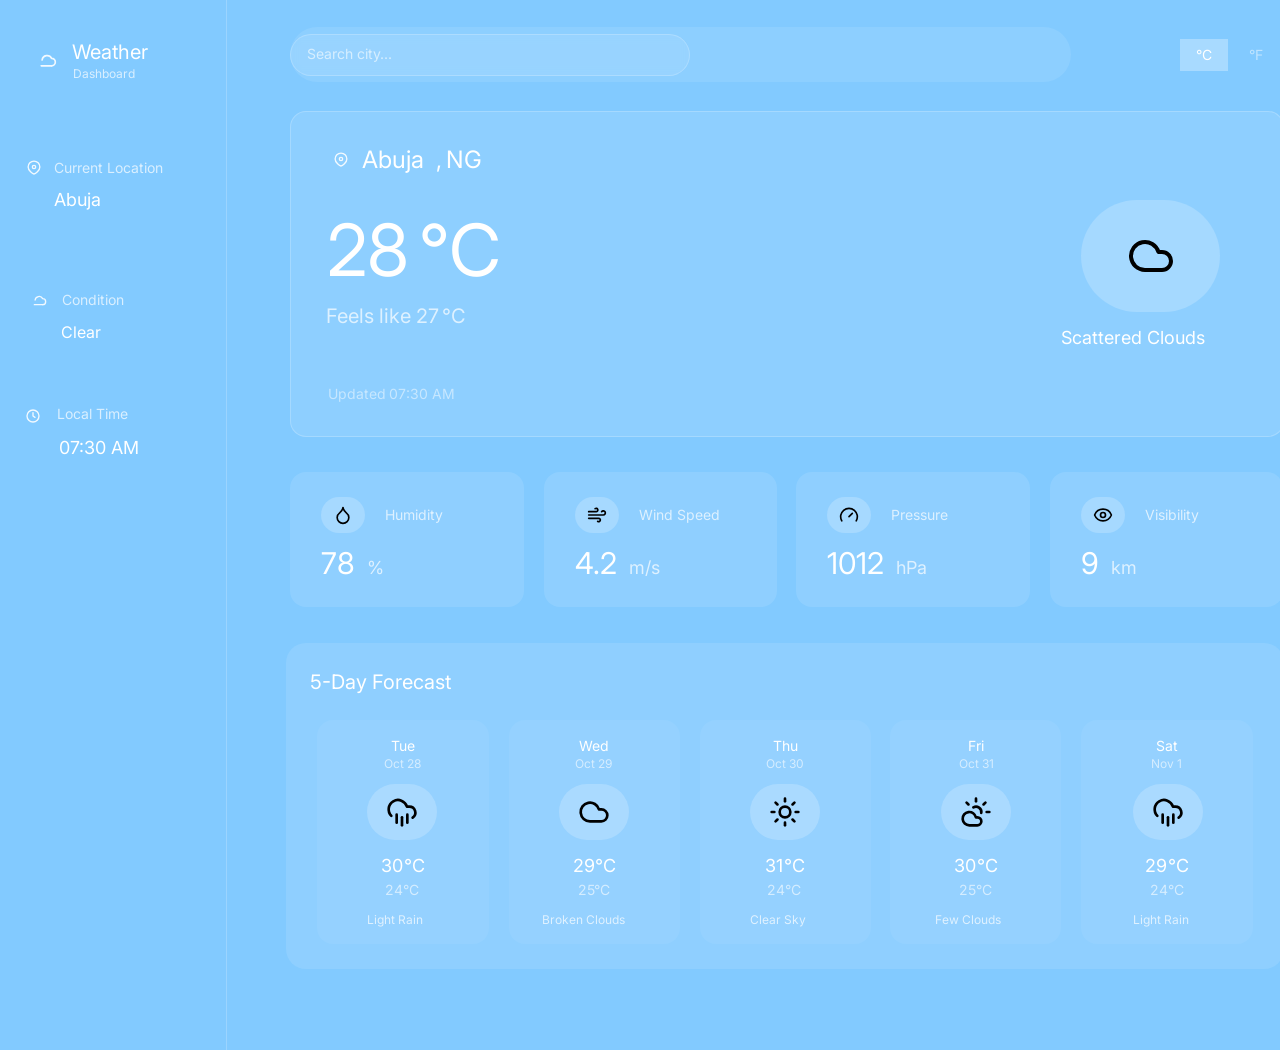
==== commit 0a2e8f19: "Updated index.html to enhance UI with new SVG icons for weather conditions and improved styling. Add" ====
--- a/index.html
+++ b/index.html
@@ -14,7 +14,7 @@
   </head>
   <body>
     <!-- DAY THEME (Default)-->
-     <div class="day-celsius" style="width: 1680px; height: 1050px; position: relative; background: #0F2451; overflow: hidden">
+     <div class="day-celsius" style="width: 1680px; height: 1050px; position: relative; background: #82CAFF; overflow: hidden">
   
   <!-- SEARCH BAR -->
   <div id="search-bar" class="search-bar" style="position: absolute; top: 34px; left: 290px; width: 400px; height: 42px; background: rgba(255, 255, 255, 0.10); border-radius: 21px; padding: 8px 16px; border: 1px rgba(255, 255, 255, 0.20) solid;">
@@ -32,9 +32,8 @@
           <div id="country" style="width: 43.20px; left: 80.40px; top: 0px; position: absolute; color: white; font-size: 24px; font-family: Inter; font-weight: 400; line-height: 32px; word-wrap: break-word">NG</div>
           <div style="width: 15.60px; left: 69.70px; top: 0px; position: absolute; color: white; font-size: 24px; font-family: Inter; font-weight: 400; line-height: 32px; word-wrap: break-word">,</div>
         </div>
-        <div style="width: 20px; height: 20px; left: -0.11px; top: 6px; position: absolute; overflow: hidden">
-          <div style="width: 13.33px; height: 16.67px; left: 3.33px; top: 1.67px; position: absolute; outline: 2px white solid; outline-offset: -1px"></div>
-          <div style="width: 5px; height: 5px; left: 7.50px; top: 5.83px; position: absolute; outline: 2px white solid; outline-offset: -1px"></div>
+        <div style="width: 20px; height: 20px; left: -0.11px; top: 6px; position: absolute; overflow: hidden; display: flex; align-items: center; justify-content: center;">
+          <img src="assets/icons/sidebar/pin.svg" alt="Location" style="width: 16px; height: 16px; opacity: 0.9;" />
         </div>
       </div>
       <div style="width: 911.79px; height: 152px; left: 0px; top: 56px; position: absolute">
@@ -164,13 +163,13 @@
           <div style="width: 55.03px; height: 48px; left: 0px; top: 0px; position: absolute"></div>
           <div style="width: 44px; height: 20px; left: 6px; top: 28px; position: absolute">
             <div style="width: 44px; height: 20px; left: 0px; top: 0px; position: absolute"></div>
+            <div style="width: 20.40px; left: 4.30px; top: 0px; position: absolute; text-align: center; color: rgba(255, 255, 255, 0.60); font-size: 14px; font-family: Inter; font-weight: 400; line-height: 20px; word-wrap: break-word">25</div>
             <div style="width: 19.20px; left: 20.40px; top: 0px; position: absolute; text-align: center; color: rgba(255, 255, 255, 0.60); font-size: 14px; font-family: Inter; font-weight: 400; line-height: 20px; word-wrap: break-word">°C</div>
-            <div style="width: 20.40px; left: 4.30px; top: 0px; position: absolute; text-align: center; color: rgba(255, 255, 255, 0.60); font-size: 14px; font-family: Inter; font-weight: 400; line-height: 20px; word-wrap: break-word">25</div>
           </div>
           <div style="width: 44px; height: 28px; left: 6px; top: 0px; position: absolute">
             <div style="width: 44px; height: 28px; left: 0px; top: 0px; position: absolute"></div>
+            <div style="width: 27.60px; left: -2.30px; top: 0px; position: absolute; text-align: center; color: white; font-size: 18px; font-family: Inter; font-weight: 400; line-height: 28px; word-wrap: break-word">29</div>
             <div style="width: 25.20px; left: 20.90px; top: 0px; position: absolute; text-align: center; color: white; font-size: 18px; font-family: Inter; font-weight: 400; line-height: 28px; word-wrap: break-word">°C</div>
-            <div style="width: 27.60px; left: -2.30px; top: 0px; position: absolute; text-align: center; color: white; font-size: 18px; font-family: Inter; font-weight: 400; line-height: 28px; word-wrap: break-word">29</div>
           </div>
         </div>
         <div style="width: 47.52px; height: 36px; left: 61.28px; top: 16px; position: absolute">
@@ -323,10 +322,8 @@
       <div style="width: 226px; height: 923px; left: 0px; top: 0px; position: absolute"></div>
       <div style="width: 182.74px; height: 44px; left: 29.74px; top: 38px; position: absolute">
         <div style="width: 182.74px; height: 44px; left: 0px; top: 0px; position: absolute">
-          <div style="width: 35.31px; height: 40px; left: 0px; top: 2px; position: absolute">
-            <div style="width: 24px; height: 24px; left: 6px; top: 8px; position: absolute; overflow: hidden">
-              <div style="width: 20px; height: 14px; left: 2px; top: 5px; position: absolute; outline: 2px white solid; outline-offset: -1px"></div>
-            </div>
+          <div style="width: 35.31px; height: 40px; left: 0px; top: 2px; position: absolute; display: flex; align-items: center; justify-content: center;">
+            <img src="assets/icons/sidebar/cloud.svg" alt="Weather" style="width: 20px; height: 20px; opacity: 0.9;" />
           </div>
           <div style="width: 73.27px; height: 44px; left: 45.91px; top: 0px; position: absolute">
             <div style="width: 73.27px; height: 16px; left: 0px; top: 28px; position: absolute">
@@ -343,8 +340,8 @@
           <div id="side-condition" style="width: 55.20px; left: 17.62px; top: 0px; position: absolute; color: white; font-size: 16px; font-family: Inter; font-weight: 400; line-height: 28px; word-wrap: break-word">Clear</div>
         </div>
         <div style="width: 182.74px; height: 20px; left: 0px; top: 0px; position: absolute">
-          <div style="width: 16px; height: 16px; left: -13px; top: 2px; position: absolute; overflow: hidden">
-            <div style="width: 13.33px; height: 9.33px; left: 1.33px; top: 3.33px; position: absolute; outline: 2px white solid; outline-offset: -1px"></div>
+          <div style="width: 16px; height: 16px; left: -13px; top: 2px; position: absolute; overflow: hidden; display: flex; align-items: center; justify-content: center;">
+            <img src="assets/icons/sidebar/cloud.svg" alt="Condition" style="width: 16px; height: 16px; object-fit: contain; opacity: 0.9;" />
           </div>
           <div style="width: 56.50px; height: 20px; left: 21.19px; top: 0px; position: absolute">
             <div style="width: 70.40px; left: -3.20px; top: 0px; position: absolute; color: rgba(255, 255, 255, 0.70); font-size: 14px; font-family: Inter; font-weight: 400; line-height: 20px; word-wrap: break-word">Condition</div>
@@ -356,9 +353,8 @@
           <div style="width: 64.45px; height: 20px; left: 34.32px; top: -2px; position: absolute">
             <div style="width: 80.30px; left: -3.65px; top: 0px; position: absolute; color: rgba(255, 255, 255, 0.70); font-size: 14px; font-family: Inter; font-weight: 400; line-height: 20px; word-wrap: break-word">Local Time</div>
           </div>
-          <div style="width: 16px; height: 16px; left: -1.38px; top: 2px; position: absolute; overflow: hidden">
-            <div style="width: 13.33px; height: 13.33px; left: 1.33px; top: 1.33px; position: absolute; outline: 2px white solid; outline-offset: -1px"></div>
-            <div style="width: 2.67px; height: 5.33px; left: 8px; top: 4px; position: absolute; outline: 2px white solid; outline-offset: -1px"></div>
+          <div style="width: 16px; height: 16px; left: -1.38px; top: 2px; position: absolute; overflow: hidden; display: flex; align-items: center; justify-content: center;">
+            <img src="assets/icons/sidebar/clock.svg" alt="Local time" style="width: 16px; height: 16px; object-fit: contain; opacity: 0.9;" />
           </div>
         </div>
         <div style="width: 182.74px; height: 28px; left: 14.50px; top: 28px; position: absolute">
@@ -370,9 +366,8 @@
           <div style="width: 97.99px; height: 20px; left: 21.19px; top: 0px; position: absolute">
             <div style="width: 122.10px; left: -5.55px; top: 0px; position: absolute; color: rgba(255, 255, 255, 0.70); font-size: 14px; font-family: Inter; font-weight: 400; line-height: 20px; word-wrap: break-word">Current Location</div>
           </div>
-          <div style="width: 16px; height: 16px; left: -13px; top: 2px; position: absolute; overflow: hidden">
-            <div style="width: 10.67px; height: 13.33px; left: 2.67px; top: 1.33px; position: absolute; outline: 2px white solid; outline-offset: -1px"></div>
-            <div style="width: 4px; height: 4px; left: 6px; top: 4.67px; position: absolute; outline: 2px white solid; outline-offset: -1px"></div>
+          <div style="width: 16px; height: 16px; left: -13px; top: 2px; position: absolute; overflow: hidden; display: flex; align-items: center; justify-content: center;">
+            <img src="assets/icons/sidebar/pin.svg" alt="Location" style="width: 16px; height: 16px; object-fit: contain; opacity: 0.9;" />
           </div>
         </div>
         <div style="width: 182.74px; height: 28px; left: 0px; top: 28px; position: absolute">
--- a/Style/shared.css
+++ b/Style/shared.css
@@ -231,4 +231,19 @@
   width: 100%;
   height: 100%;
   object-fit: contain;
+}
+
+/* Ensure long condition text wraps neatly */
+#condition {
+  white-space: normal !important;
+  word-break: break-word;
+  text-align: center;
+}
+
+/* Sidebar condition text wraps cleanly without awkward breaks */
+#side-condition {
+  white-space: normal !important;
+  word-break: normal;
+  overflow-wrap: anywhere;
+  width: 140px !important; /* expand from tiny inline width to allow proper wrapping */
 }
